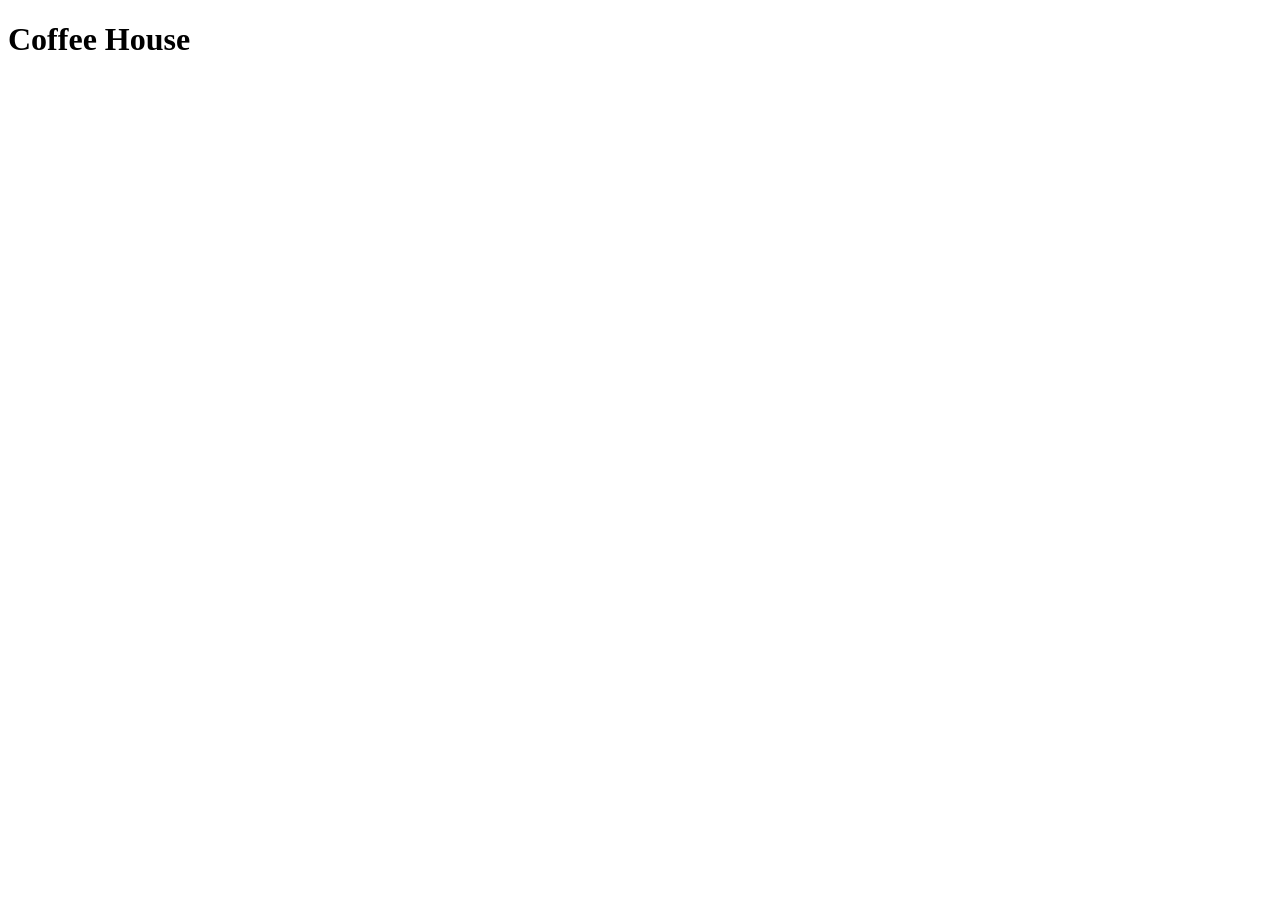
==== index.html @ 6f72f7a5 "init: create landing page structure" ====
<!doctype html>
<html lang="en">
  <head>
    <meta charset="UTF-8">
    <meta name="viewport" content="width=device-width, initial-scale=1.0">
    <meta
      name="description"
      content="Coffee House — enjoy premium coffee in a cozy atmosphere."
    >
    <title>Coffee House</title>
    <link rel="stylesheet" href="./css/style.css">
    <script src="./js/theme.js" defer></script>
  </head>
  <body>
    <header></header>
    <main>
      <h1>Coffee House</h1>
    </main>
    <footer></footer>
  </body>
</html>
---- css/style.css ----
/* Shared styles and home page styles. */
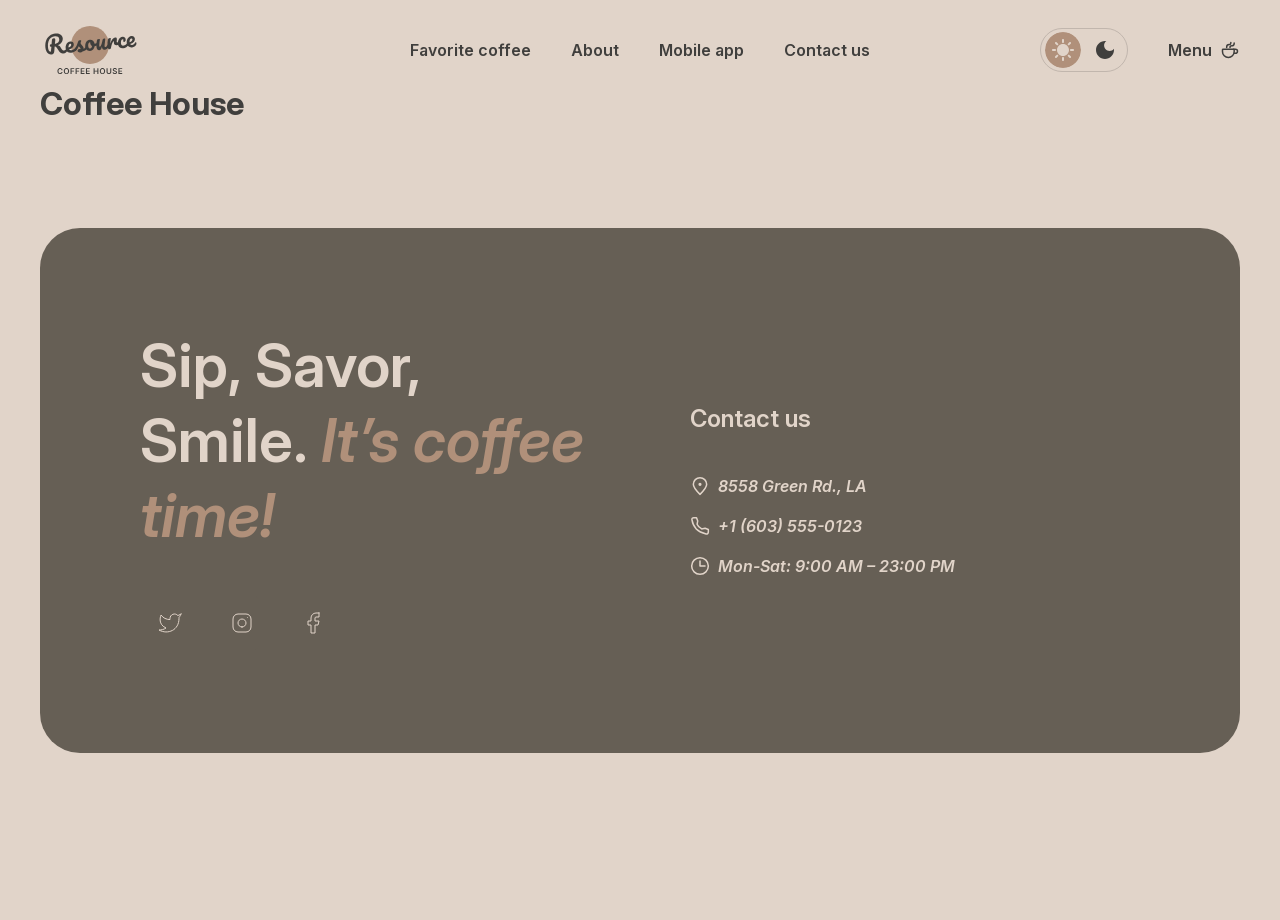
==== commit 74f97bfb: "feat: add shared layout and theme switcher" ====
--- a/index.html
+++ b/index.html
@@ -8,14 +8,106 @@
       content="Coffee House — enjoy premium coffee in a cozy atmosphere."
     >
     <title>Coffee House</title>
+    <link rel="icon" href="./assets/icons/coffee-cup.svg" type="image/svg+xml">
     <link rel="stylesheet" href="./css/style.css">
     <script src="./js/theme.js" defer></script>
   </head>
   <body>
-    <header></header>
-    <main>
+    <header class="header container">
+      <a class="logo" href="./" aria-label="Coffee House home page">
+        <img class="logo__image logo__image--light" src="./assets/icons/logo-light.svg" alt="">
+        <img class="logo__image logo__image--dark" src="./assets/icons/logo-dark.svg" alt="">
+      </a>
+
+      <nav class="navigation" aria-label="Main navigation">
+        <ul class="navigation__list">
+          <li><a class="navigation__link" href="#favorite">Favorite coffee</a></li>
+          <li><a class="navigation__link" href="#about">About</a></li>
+          <li><a class="navigation__link" href="#mobile-app">Mobile app</a></li>
+          <li><a class="navigation__link" href="#contacts">Contact us</a></li>
+        </ul>
+      </nav>
+
+      <div class="header__actions">
+        <div class="theme-switch" role="group" aria-label="Color theme">
+          <button
+            class="theme-switch__button theme-switch__button--light"
+            type="button"
+            data-theme-value="light"
+            aria-label="Use light theme"
+          ></button>
+          <button
+            class="theme-switch__button theme-switch__button--dark"
+            type="button"
+            data-theme-value="dark"
+            aria-label="Use dark theme"
+          ></button>
+        </div>
+
+        <a class="menu-link" href="./menu/">
+          <span>Menu</span>
+          <span class="icon icon--coffee-cup" aria-hidden="true"></span>
+        </a>
+
+        <button class="burger-button" type="button" aria-label="Open menu">
+          <span class="icon icon--burger" aria-hidden="true"></span>
+        </button>
+      </div>
+    </header>
+
+    <main class="container">
       <h1>Coffee House</h1>
     </main>
-    <footer></footer>
+
+    <footer class="footer container" id="contacts">
+      <div class="footer__inner">
+        <div class="footer__socials">
+          <h2 class="footer__title">
+            Sip, Savor, Smile. <span class="accent">It’s coffee time!</span>
+          </h2>
+          <ul class="social-list" aria-label="Social media">
+            <li>
+              <a class="social-link" href="https://twitter.com/" target="_blank" rel="noopener noreferrer" aria-label="Twitter">
+                <span class="icon icon--twitter" aria-hidden="true"></span>
+              </a>
+            </li>
+            <li>
+              <a class="social-link" href="https://www.instagram.com/" target="_blank" rel="noopener noreferrer" aria-label="Instagram">
+                <span class="icon icon--instagram" aria-hidden="true"></span>
+              </a>
+            </li>
+            <li>
+              <a class="social-link" href="https://www.facebook.com/" target="_blank" rel="noopener noreferrer" aria-label="Facebook">
+                <span class="icon icon--facebook" aria-hidden="true"></span>
+              </a>
+            </li>
+          </ul>
+        </div>
+
+        <div class="contacts">
+          <h3 class="contacts__title">Contact us</h3>
+          <address>
+            <ul class="contacts__list">
+              <li>
+                <a class="contacts__link" href="https://maps.google.com/?q=8558+Green+Rd,+LA" target="_blank" rel="noopener noreferrer">
+                  <span class="icon icon--location" aria-hidden="true"></span>
+                  <span>8558 Green Rd., LA</span>
+                </a>
+              </li>
+              <li>
+                <a class="contacts__link" href="tel:+16035550123">
+                  <span class="icon icon--phone" aria-hidden="true"></span>
+                  <span>+1 (603) 555-0123</span>
+                </a>
+              </li>
+              <li class="contacts__item">
+                <span class="icon icon--clock" aria-hidden="true"></span>
+                <span>Mon-Sat: 9:00 AM – 23:00 PM</span>
+              </li>
+            </ul>
+          </address>
+        </div>
+      </div>
+    </footer>
   </body>
 </html>
--- a/css/style.css
+++ b/css/style.css
@@ -1 +1,450 @@
-/* Shared styles and home page styles. */
+@font-face {
+  font-family: "Inter";
+  src: url("../assets/fonts/InterVariable.woff2") format("woff2-variations");
+  font-style: normal;
+  font-weight: 100 900;
+  font-display: swap;
+}
+
+@font-face {
+  font-family: "Inter";
+  src: url("../assets/fonts/InterVariable-Italic.woff2") format("woff2-variations");
+  font-style: italic;
+  font-weight: 100 900;
+  font-display: swap;
+}
+
+:root {
+  color-scheme: light;
+  --color-text: #403f3d;
+  --color-text-inverse: #e1d4c9;
+  --color-accent: #b0907a;
+  --color-background: #e1d4c9;
+  --color-container: #665f55;
+  --color-overlay: rgb(64 63 61 / 80%);
+  --color-border: #c1b6ad;
+  --color-border-inverse: #665f55;
+  --font-family: "Inter", sans-serif;
+  --container-width: 1360px;
+  --page-gutter: 40px;
+  --section-gap: 100px;
+  --radius-large: 40px;
+  --radius-medium: 20px;
+  --transition-duration: 0.3s;
+}
+
+:root[data-theme="dark"] {
+  color-scheme: dark;
+  --color-text: #e1d4c9;
+  --color-text-inverse: #e1d4c9;
+  --color-background: #292826;
+  --color-container: #403f3d;
+  --color-overlay: rgb(41 40 38 / 80%);
+  --color-border: #665f55;
+  --color-border-inverse: #c1b6ad;
+}
+
+*,
+*::before,
+*::after {
+  box-sizing: border-box;
+}
+
+html {
+  scroll-behavior: smooth;
+}
+
+body {
+  min-width: 320px;
+  min-height: 100vh;
+  margin: 0;
+  color: var(--color-text);
+  background-color: var(--color-background);
+  font-family: var(--font-family);
+  font-size: 16px;
+  line-height: 1.5;
+  transition:
+    color var(--transition-duration) ease,
+    background-color var(--transition-duration) ease;
+}
+
+img {
+  display: block;
+  max-width: 100%;
+}
+
+a {
+  color: inherit;
+  text-decoration: none;
+}
+
+button,
+input,
+textarea,
+select {
+  font: inherit;
+}
+
+button {
+  color: inherit;
+}
+
+ul,
+ol {
+  margin: 0;
+  padding: 0;
+  list-style: none;
+}
+
+h1,
+h2,
+h3,
+p {
+  margin-top: 0;
+}
+
+.container {
+  width: min(calc(100% - 2 * var(--page-gutter)), var(--container-width));
+  margin-inline: auto;
+}
+
+.accent {
+  color: var(--color-accent);
+  font-style: italic;
+}
+
+.icon {
+  display: inline-block;
+  flex: none;
+  width: 24px;
+  height: 24px;
+  background-color: currentcolor;
+  -webkit-mask: var(--icon) center / contain no-repeat;
+  mask: var(--icon) center / contain no-repeat;
+}
+
+.icon--coffee-cup {
+  --icon: url("../assets/icons/coffee-cup.svg");
+  width: 20px;
+  height: 20px;
+}
+
+.icon--burger {
+  --icon: url("../assets/icons/burger.svg");
+  width: 18px;
+  height: 10px;
+}
+
+.icon--twitter {
+  --icon: url("../assets/icons/twitter.svg");
+}
+
+.icon--instagram {
+  --icon: url("../assets/icons/instagram.svg");
+}
+
+.icon--facebook {
+  --icon: url("../assets/icons/facebook.svg");
+}
+
+.icon--location {
+  --icon: url("../assets/icons/location.svg");
+  width: 20px;
+  height: 20px;
+}
+
+.icon--phone {
+  --icon: url("../assets/icons/phone.svg");
+  width: 20px;
+  height: 20px;
+}
+
+.icon--clock {
+  --icon: url("../assets/icons/clock.svg");
+  width: 20px;
+  height: 20px;
+}
+
+.header {
+  display: flex;
+  align-items: center;
+  justify-content: space-between;
+  height: 60px;
+  margin-top: 20px;
+}
+
+.logo {
+  flex: none;
+  width: 100px;
+  height: 60px;
+}
+
+.logo__image {
+  width: 100%;
+  height: 100%;
+}
+
+.logo__image--dark,
+[data-theme="dark"] .logo__image--light {
+  display: none;
+}
+
+[data-theme="dark"] .logo__image--dark {
+  display: block;
+}
+
+.navigation {
+  position: absolute;
+  left: 50%;
+  transform: translateX(-50%);
+}
+
+.navigation__list {
+  display: flex;
+  align-items: center;
+  gap: 40px;
+}
+
+.navigation__link,
+.menu-link,
+.contacts__link,
+.contacts__item {
+  font-weight: 600;
+}
+
+.navigation__link,
+.menu-link,
+.contacts__link {
+  position: relative;
+}
+
+.navigation__link::after,
+.menu-link::after,
+.contacts__link::after {
+  position: absolute;
+  right: 0;
+  bottom: -4px;
+  left: 0;
+  height: 2px;
+  background-color: currentcolor;
+  content: "";
+  opacity: 0;
+  transform: scaleX(0);
+  transition:
+    opacity var(--transition-duration) ease,
+    transform var(--transition-duration) ease;
+}
+
+.header__actions {
+  display: flex;
+  align-items: center;
+  gap: 40px;
+}
+
+.theme-switch {
+  display: flex;
+  align-items: center;
+  justify-content: space-between;
+  width: 88px;
+  height: 44px;
+  padding: 4px;
+  border: 1px solid var(--color-border);
+  border-radius: 100px;
+}
+
+.theme-switch__button {
+  width: 36px;
+  height: 36px;
+  padding: 0;
+  border: 0;
+  border-radius: 50%;
+  background-color: transparent;
+  background-position: center;
+  background-repeat: no-repeat;
+  cursor: pointer;
+}
+
+.theme-switch__button--light {
+  background-image: url("../assets/icons/theme-light-active.svg");
+}
+
+.theme-switch__button--dark {
+  background-image: url("../assets/icons/theme-dark-inactive.svg");
+}
+
+[data-theme="dark"] .theme-switch__button--light {
+  background-image: url("../assets/icons/theme-light-inactive.svg");
+}
+
+[data-theme="dark"] .theme-switch__button--dark {
+  background-image: url("../assets/icons/theme-dark-active.svg");
+}
+
+.menu-link {
+  display: flex;
+  align-items: center;
+  gap: 8px;
+}
+
+.menu-link--current::after {
+  opacity: 1;
+  transform: scaleX(1);
+}
+
+.burger-button {
+  display: none;
+  place-items: center;
+  width: 44px;
+  height: 44px;
+  padding: 0;
+  border: 1px solid var(--color-border-inverse);
+  border-radius: 50%;
+  background: transparent;
+  cursor: pointer;
+}
+
+.footer {
+  margin-top: var(--section-gap);
+  margin-bottom: 40px;
+  color: var(--color-text-inverse);
+}
+
+.footer__inner {
+  display: grid;
+  grid-template-columns: repeat(2, minmax(0, 1fr));
+  gap: 100px;
+  align-items: center;
+  min-height: 450px;
+  padding: 100px;
+  border-radius: var(--radius-large);
+  background-color: var(--color-container);
+}
+
+.footer__title {
+  max-width: 530px;
+  margin-bottom: 40px;
+  font-size: 60px;
+  font-weight: 600;
+  line-height: 1.25;
+}
+
+.social-list {
+  display: flex;
+  gap: 12px;
+}
+
+.social-link {
+  display: grid;
+  place-items: center;
+  width: 60px;
+  height: 60px;
+  border: 1px solid var(--color-border-inverse);
+  border-radius: 50%;
+  color: var(--color-text-inverse);
+  transition:
+    color var(--transition-duration) ease,
+    background-color var(--transition-duration) ease;
+}
+
+.contacts {
+  font-style: normal;
+}
+
+.contacts__title {
+  margin-bottom: 40px;
+  font-size: 24px;
+  font-weight: 600;
+  line-height: 1.25;
+}
+
+.contacts__list {
+  display: grid;
+  justify-items: start;
+  gap: 16px;
+}
+
+.contacts__link,
+.contacts__item {
+  display: flex;
+  align-items: center;
+  gap: 8px;
+}
+
+:focus-visible {
+  outline: 2px solid var(--color-accent);
+  outline-offset: 4px;
+}
+
+@media (hover: hover) and (pointer: fine) {
+  .navigation__link:hover::after,
+  .menu-link:hover::after,
+  .contacts__link:hover::after {
+    opacity: 1;
+    transform: scaleX(1);
+  }
+
+  .social-link:hover {
+    color: var(--color-container);
+    background-color: var(--color-text-inverse);
+  }
+}
+
+@media (max-width: 1100px) {
+  .navigation,
+  .menu-link {
+    display: none;
+  }
+
+  .burger-button {
+    display: grid;
+  }
+
+  .theme-switch {
+    width: 104px;
+    height: 52px;
+    padding-inline: 8px;
+  }
+
+  .footer__inner {
+    grid-template-columns: 1fr;
+    gap: 100px;
+    padding: 100px 60px;
+  }
+}
+
+@media (max-width: 767px) {
+  :root {
+    --page-gutter: 16px;
+  }
+
+  .header__actions {
+    gap: 20px;
+  }
+
+  .footer {
+    margin-bottom: 20px;
+  }
+
+  .footer__inner {
+    gap: 40px;
+    min-height: auto;
+    padding: 60px 16px;
+  }
+
+  .footer__title {
+    font-size: 32px;
+  }
+}
+
+@media (prefers-reduced-motion: reduce) {
+  html {
+    scroll-behavior: auto;
+  }
+
+  *,
+  *::before,
+  *::after {
+    scroll-behavior: auto !important;
+    transition-duration: 0.01ms !important;
+  }
+}
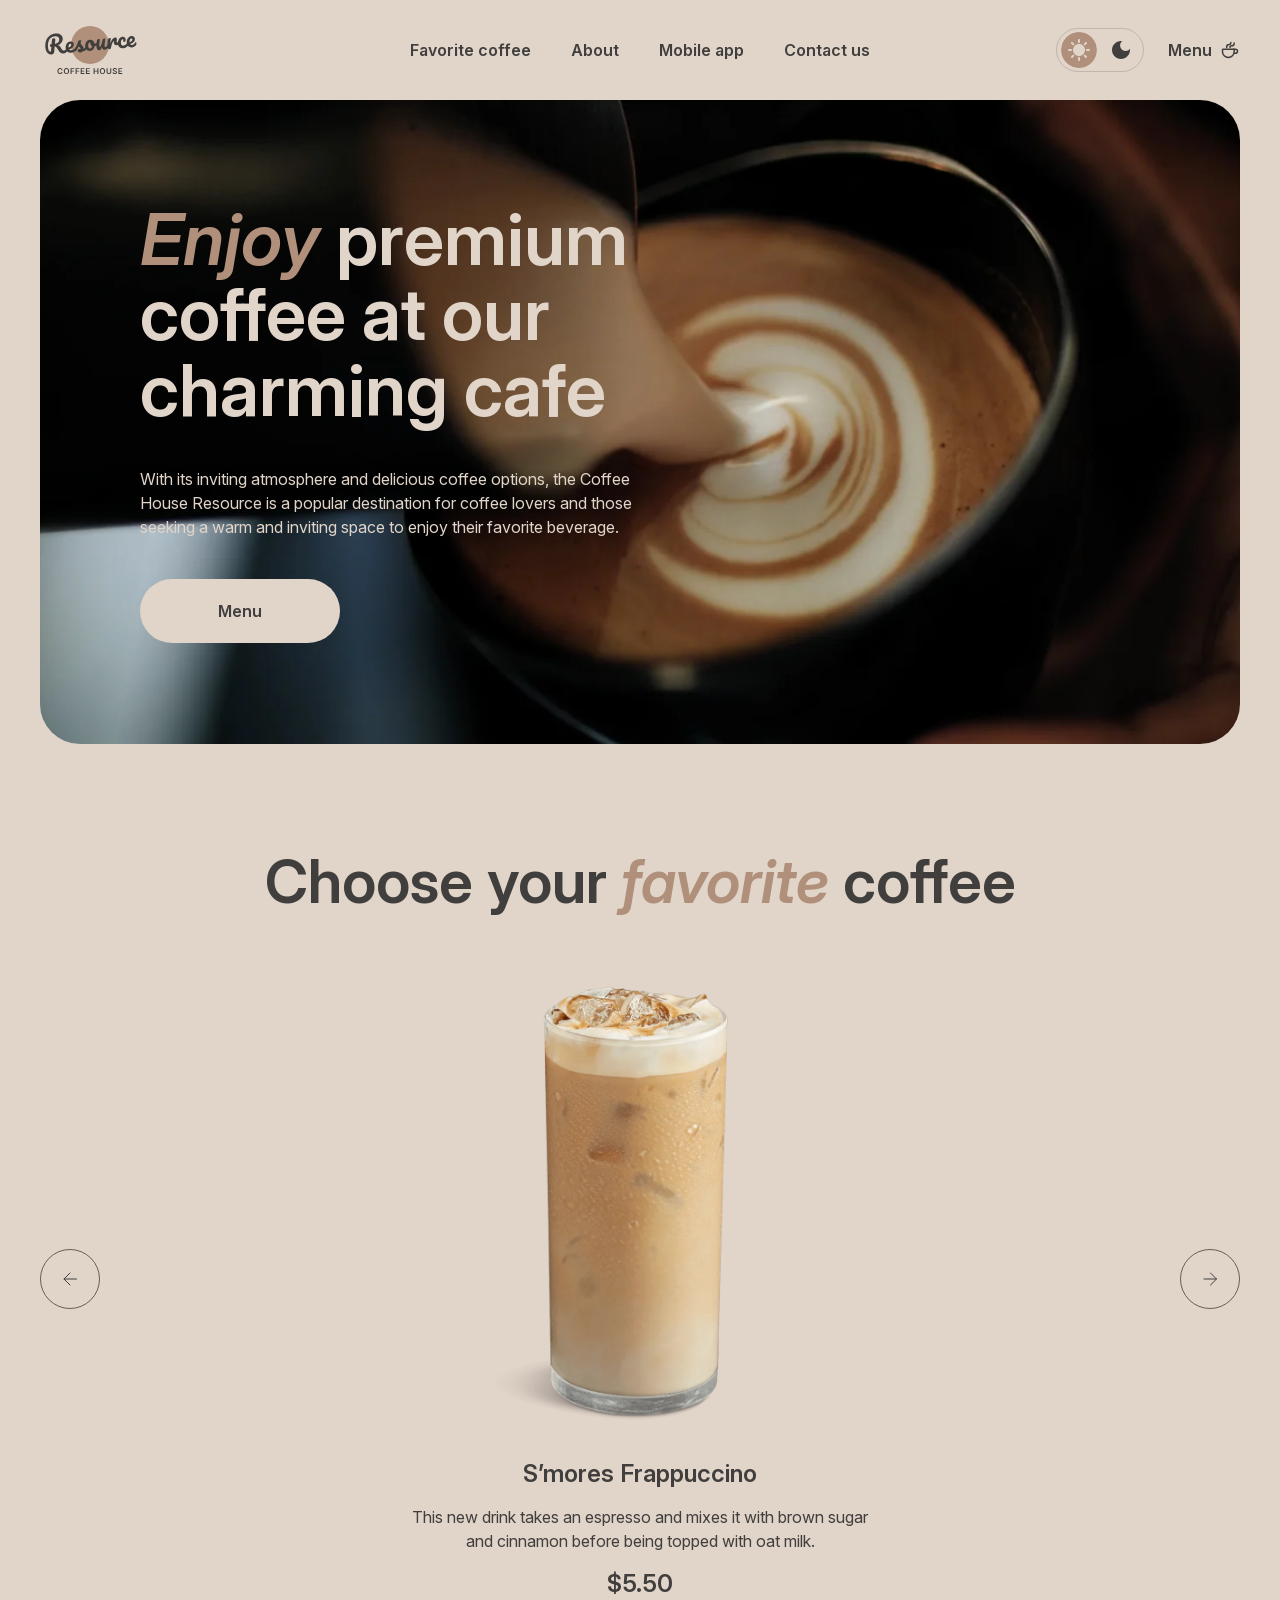
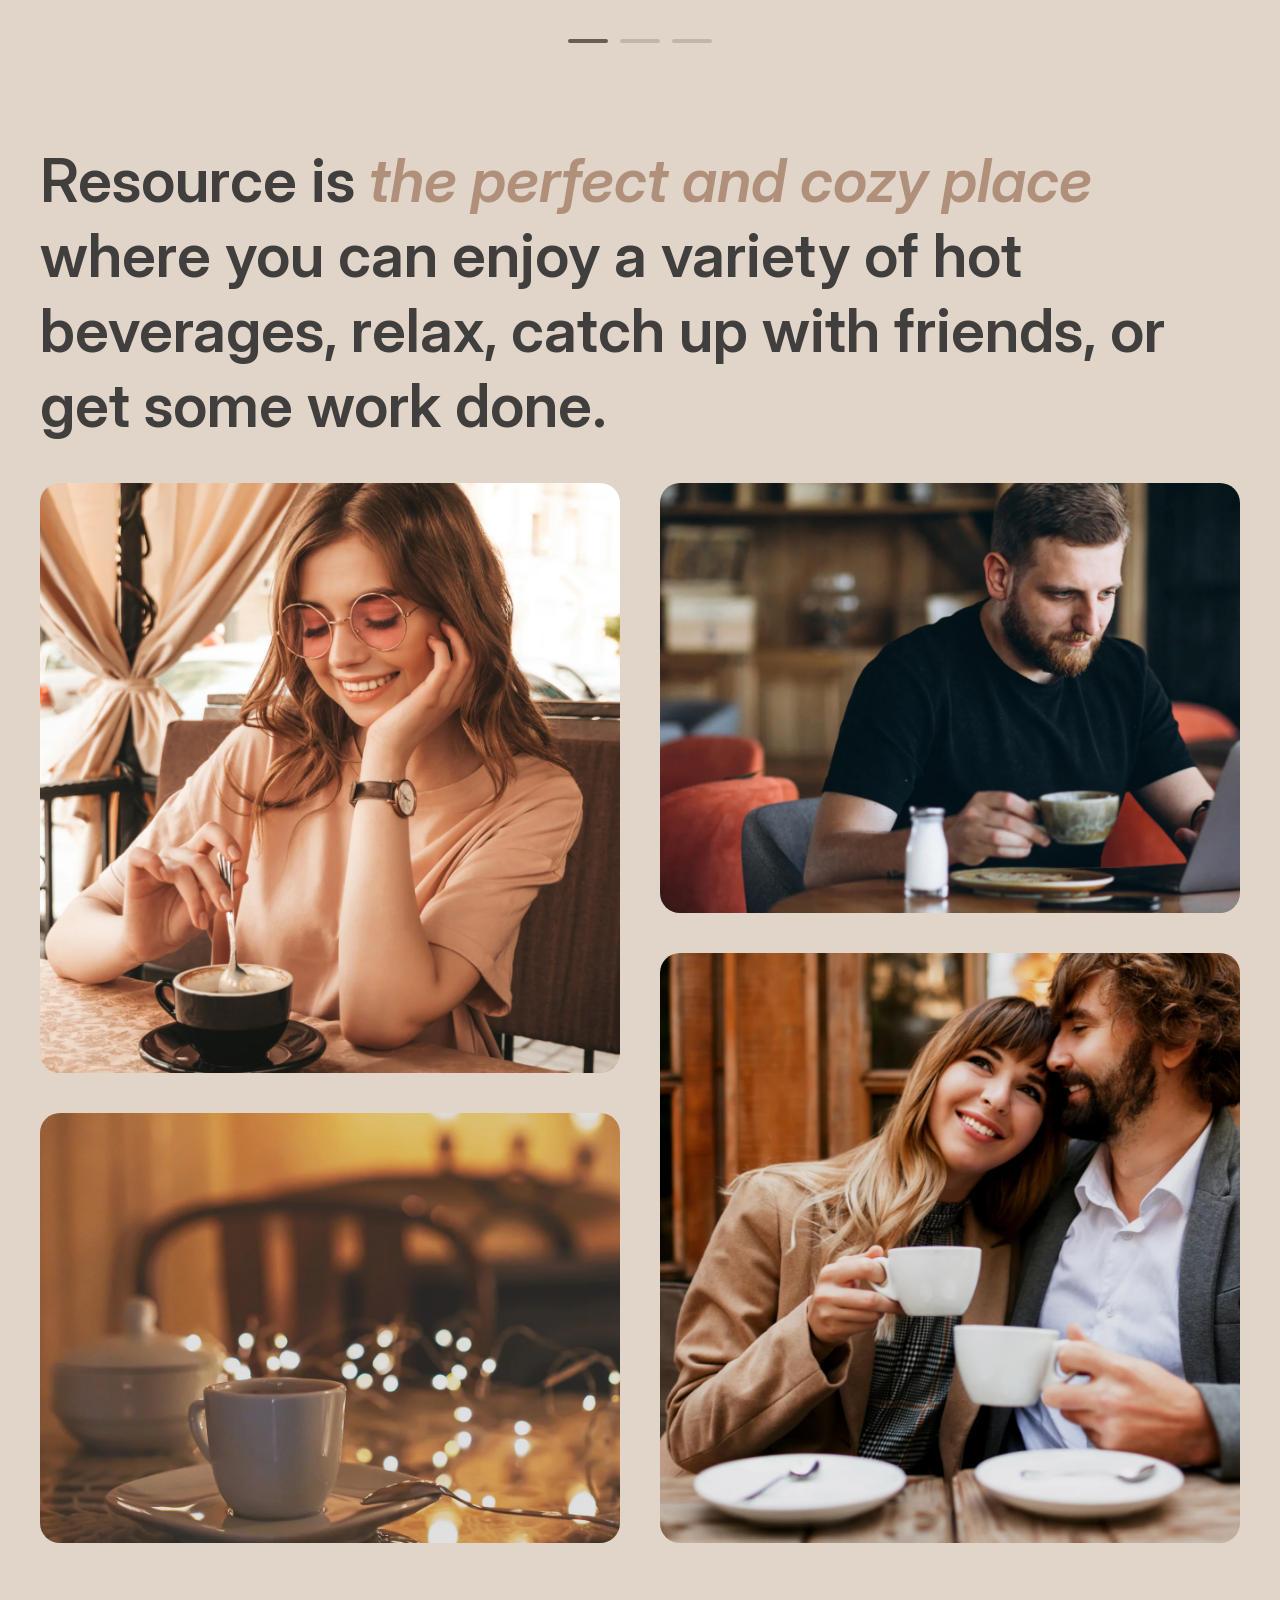
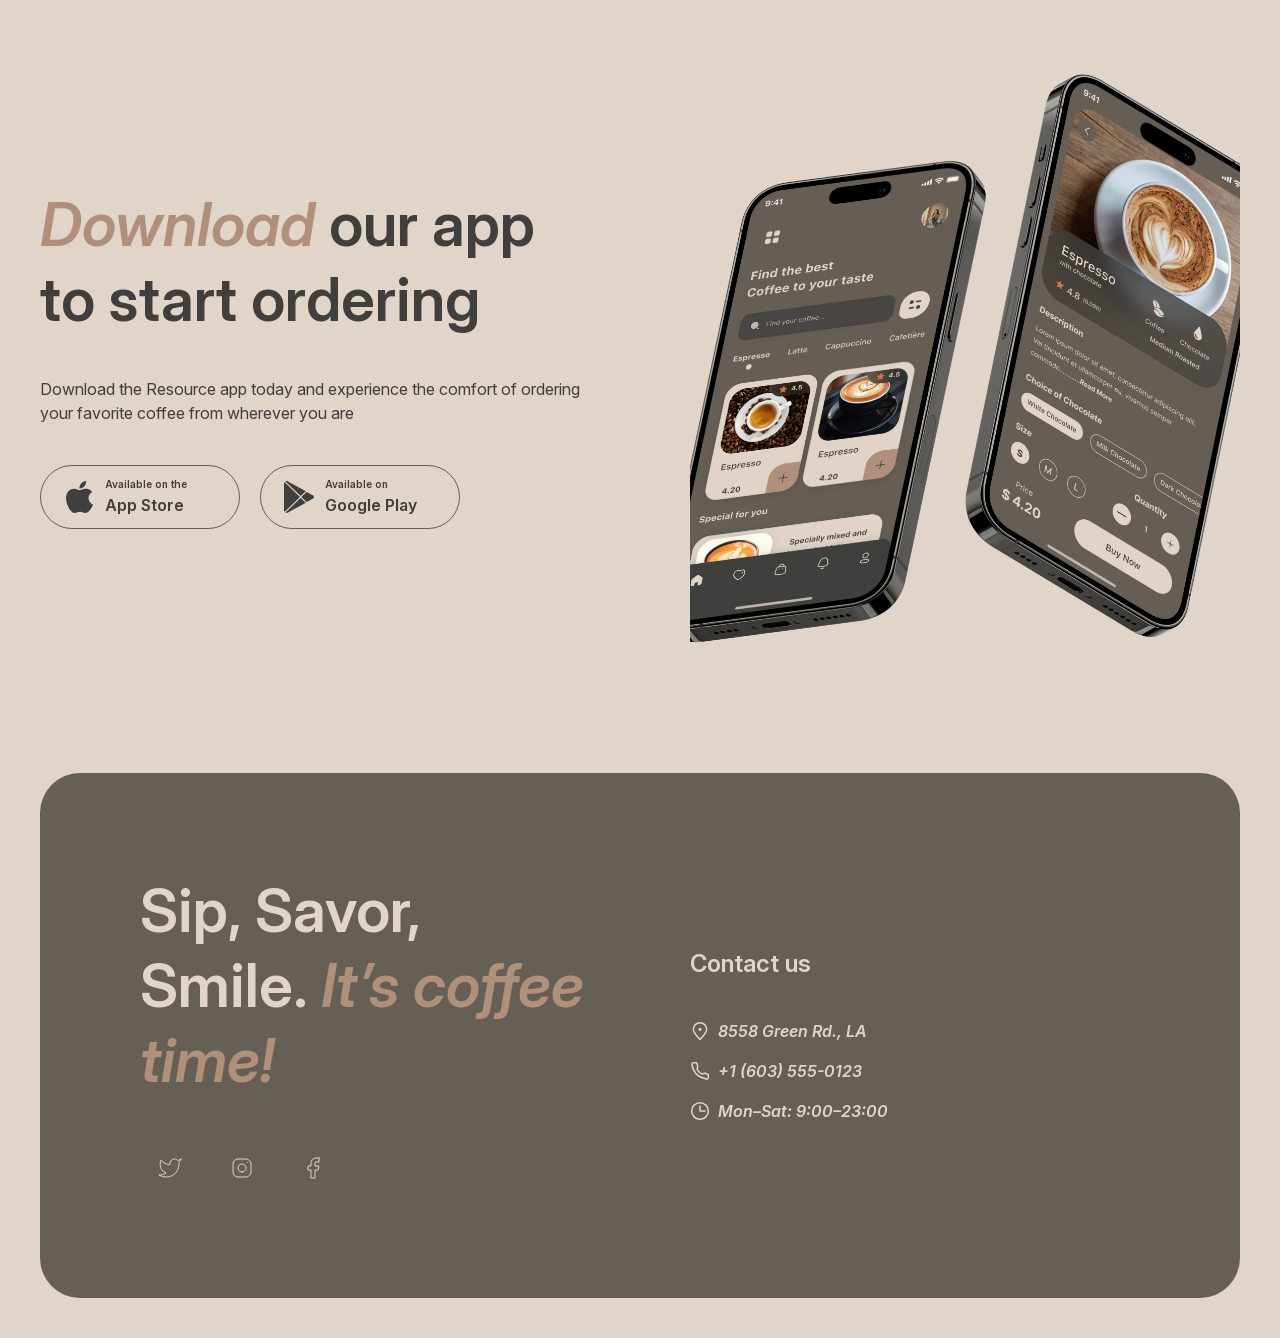
==== commit 464002e7: "feat: build desktop home page" ====
--- a/index.html
+++ b/index.html
@@ -55,8 +55,126 @@
       </div>
     </header>
 
-    <main class="container">
-      <h1>Coffee House</h1>
+    <main class="home-main container">
+      <section class="hero">
+        <div class="hero__content">
+          <h1 class="hero__title">
+            <span class="accent">Enjoy</span> premium coffee at our charming cafe
+          </h1>
+          <p class="hero__description">
+            With its inviting atmosphere and delicious coffee options, the Coffee House Resource is a popular destination for coffee lovers and those seeking a warm and inviting space to enjoy their favorite beverage.
+          </p>
+          <a class="primary-button" href="./menu/">
+            <span>Menu</span>
+            <span class="icon icon--coffee-cup" aria-hidden="true"></span>
+          </a>
+        </div>
+      </section>
+
+      <section class="favorite" id="favorite">
+        <h2 class="section-title section-title--center">
+          Choose your <span class="accent">favorite</span> coffee
+        </h2>
+
+        <div class="slider">
+          <div class="slider__row">
+            <button class="round-button slider__button" type="button" aria-label="Previous coffee">
+              <span class="icon icon--arrow-left" aria-hidden="true"></span>
+            </button>
+
+            <div class="slider__viewport">
+              <article class="favorite-slide">
+                <img class="favorite-slide__image" src="./assets/images/favorite-1.webp" alt="S’mores Frappuccino">
+                <div class="favorite-slide__description">
+                  <h3 class="favorite-slide__title">S’mores Frappuccino</h3>
+                  <p>This new drink takes an espresso and mixes it with brown sugar and cinnamon before being topped with oat milk.</p>
+                  <p class="favorite-slide__price">$5.50</p>
+                </div>
+              </article>
+
+              <article class="favorite-slide" hidden>
+                <img class="favorite-slide__image" src="./assets/images/favorite-2.webp" alt="Caramel Macchiato">
+                <div class="favorite-slide__description">
+                  <h3 class="favorite-slide__title">Caramel Macchiato</h3>
+                  <p>Fragrant and unique classic espresso with rich caramel-peanut syrup, with cream under whipped thick foam.</p>
+                  <p class="favorite-slide__price">$5.00</p>
+                </div>
+              </article>
+
+              <article class="favorite-slide" hidden>
+                <img class="favorite-slide__image" src="./assets/images/favorite-3.webp" alt="Ice coffee">
+                <div class="favorite-slide__description">
+                  <h3 class="favorite-slide__title">Ice coffee</h3>
+                  <p>A popular summer drink that tones and invigorates. Prepared from coffee, milk and ice.</p>
+                  <p class="favorite-slide__price">$4.50</p>
+                </div>
+              </article>
+            </div>
+
+            <button class="round-button slider__button" type="button" aria-label="Next coffee">
+              <span class="icon icon--arrow-right" aria-hidden="true"></span>
+            </button>
+          </div>
+
+          <div class="slider__pagination" role="group" aria-label="Slide 1 of 3">
+            <span class="slider__control slider__control--active"></span>
+            <span class="slider__control"></span>
+            <span class="slider__control"></span>
+          </div>
+        </div>
+      </section>
+
+      <section class="about" id="about">
+        <h2 class="section-title">
+          Resource is <span class="accent">the perfect and cozy place</span> where you can enjoy a variety of hot beverages, relax, catch up with friends, or get some work done.
+        </h2>
+
+        <div class="about__gallery">
+          <div class="about__column">
+            <div class="about__image-box about__image-box--large">
+              <img src="./assets/images/about-1.webp" alt="Woman enjoying coffee in the cafe">
+            </div>
+            <div class="about__image-box about__image-box--small">
+              <img src="./assets/images/about-2.webp" alt="Coffee and warm lights in the cafe">
+            </div>
+          </div>
+          <div class="about__column">
+            <div class="about__image-box about__image-box--small">
+              <img src="./assets/images/about-3.webp" alt="Guest working in the cafe">
+            </div>
+            <div class="about__image-box about__image-box--large">
+              <img src="./assets/images/about-4.webp" alt="Couple having coffee together">
+            </div>
+          </div>
+        </div>
+      </section>
+
+      <section class="mobile-app" id="mobile-app">
+        <div class="mobile-app__content">
+          <h2 class="section-title"><span class="accent">Download</span> our app<br>to start ordering</h2>
+          <p>
+            Download the Resource app today and experience the comfort of ordering your favorite coffee from wherever you are
+          </p>
+          <div class="mobile-app__buttons">
+            <a class="store-button" href="https://www.apple.com/app-store/" target="_blank" rel="noopener noreferrer">
+              <span class="store-button__icon icon--app-store" aria-hidden="true"></span>
+              <span class="store-button__text">
+                <span class="store-button__caption">Available on the</span>
+                <span>App Store</span>
+              </span>
+            </a>
+            <a class="store-button" href="https://play.google.com/store" target="_blank" rel="noopener noreferrer">
+              <span class="store-button__icon icon--google-play" aria-hidden="true"></span>
+              <span class="store-button__text">
+                <span class="store-button__caption">Available on</span>
+                <span>Google Play</span>
+              </span>
+            </a>
+          </div>
+        </div>
+
+        <img class="mobile-app__image" src="./assets/images/mobile-screens.webp" alt="Coffee House mobile application">
+      </section>
     </main>
 
     <footer class="footer container" id="contacts">
@@ -102,7 +220,7 @@
               </li>
               <li class="contacts__item">
                 <span class="icon icon--clock" aria-hidden="true"></span>
-                <span>Mon-Sat: 9:00 AM – 23:00 PM</span>
+                <span>Mon–Sat: 9:00–23:00</span>
               </li>
             </ul>
           </address>
--- a/css/style.css
+++ b/css/style.css
@@ -73,6 +73,10 @@
   max-width: 100%;
 }
 
+[hidden] {
+  display: none !important;
+}
+
 a {
   color: inherit;
   text-decoration: none;
@@ -100,7 +104,7 @@
 h2,
 h3,
 p {
-  margin-top: 0;
+  margin: 0;
 }
 
 .container {
@@ -133,6 +137,14 @@
   --icon: url("../assets/icons/burger.svg");
   width: 18px;
   height: 10px;
+}
+
+.icon--arrow-left {
+  --icon: url("../assets/icons/arrow-left.svg");
+}
+
+.icon--arrow-right {
+  --icon: url("../assets/icons/arrow-right.svg");
 }
 
 .icon--twitter {
@@ -238,7 +250,7 @@
 .header__actions {
   display: flex;
   align-items: center;
-  gap: 40px;
+  gap: 24px;
 }
 
 .theme-switch {
@@ -301,6 +313,283 @@
   border-radius: 50%;
   background: transparent;
   cursor: pointer;
+}
+
+.home-main {
+  display: flex;
+  flex-direction: column;
+  gap: var(--section-gap);
+  margin-top: 20px;
+}
+
+.home-main section {
+  scroll-margin-top: 20px;
+}
+
+.section-title {
+  font-size: 60px;
+  font-weight: 600;
+  line-height: 1.25;
+}
+
+.section-title--center {
+  text-align: center;
+}
+
+.hero {
+  display: flex;
+  align-items: center;
+  min-height: 644px;
+  padding: 100px;
+  overflow: hidden;
+  border-radius: var(--radius-large);
+  color: var(--color-text-inverse);
+  background-image: url("../assets/images/hero.webp");
+  background-position: center;
+  background-size: cover;
+}
+
+.hero__content {
+  display: flex;
+  flex-direction: column;
+  align-items: flex-start;
+  gap: 40px;
+  width: 530px;
+}
+
+.hero__title {
+  font-size: 72px;
+  font-weight: 600;
+  line-height: 1.05;
+}
+
+.hero__description {
+  line-height: 1.5;
+}
+
+.primary-button {
+  display: flex;
+  align-items: center;
+  justify-content: center;
+  width: 200px;
+  height: 64px;
+  border-radius: 100px;
+  color: #403f3d;
+  background-color: #e1d4c9;
+  font-weight: 600;
+}
+
+.primary-button .icon {
+  width: 0;
+  opacity: 0;
+  transition:
+    width var(--transition-duration) ease,
+    margin-left var(--transition-duration) ease,
+    opacity var(--transition-duration) ease;
+}
+
+.favorite {
+  display: flex;
+  flex-direction: column;
+  gap: 40px;
+  min-height: 799px;
+}
+
+.slider {
+  display: flex;
+  flex-direction: column;
+  align-items: center;
+  gap: 40px;
+}
+
+.slider__row {
+  display: flex;
+  align-items: center;
+  gap: 40px;
+  width: 100%;
+  height: 640px;
+}
+
+.round-button {
+  display: grid;
+  flex: none;
+  place-items: center;
+  width: 60px;
+  height: 60px;
+  padding: 0;
+  border: 1px solid var(--color-border-inverse);
+  border-radius: 50%;
+  color: var(--color-text);
+  background-color: transparent;
+  cursor: pointer;
+  transition:
+    color var(--transition-duration) ease,
+    background-color var(--transition-duration) ease;
+}
+
+.slider__viewport {
+  flex: 1;
+  min-width: 480px;
+  height: 640px;
+  overflow: hidden;
+}
+
+.favorite-slide {
+  display: flex;
+  flex-direction: column;
+  align-items: center;
+  gap: 20px;
+  width: 480px;
+  margin-inline: auto;
+  text-align: center;
+}
+
+.favorite-slide__image {
+  width: 480px;
+  height: 480px;
+  object-fit: cover;
+}
+
+.favorite-slide__description {
+  display: flex;
+  flex-direction: column;
+  gap: 16px;
+  width: 100%;
+}
+
+.favorite-slide__title,
+.favorite-slide__price {
+  font-size: 24px;
+  font-weight: 600;
+  line-height: 1.25;
+}
+
+.slider__pagination {
+  display: flex;
+  gap: 12px;
+}
+
+.slider__control {
+  width: 40px;
+  height: 4px;
+  border-radius: 100px;
+  background-color: var(--color-border);
+}
+
+.slider__control--active {
+  background-color: var(--color-border-inverse);
+}
+
+.about {
+  display: flex;
+  flex-direction: column;
+  gap: 40px;
+}
+
+.about__gallery {
+  display: grid;
+  grid-template-columns: repeat(2, minmax(0, 1fr));
+  gap: 40px;
+}
+
+.about__column {
+  display: flex;
+  flex-direction: column;
+  gap: 40px;
+}
+
+.about__image-box {
+  overflow: hidden;
+  border-radius: var(--radius-medium);
+}
+
+.about__image-box--large {
+  height: 590px;
+}
+
+.about__image-box--small {
+  height: 430px;
+}
+
+.about__image-box img {
+  width: 100%;
+  height: 100%;
+  max-width: none;
+  object-fit: cover;
+  transform: scale(1.1);
+  transition: transform var(--transition-duration) ease;
+}
+
+.mobile-app {
+  display: grid;
+  grid-template-columns: repeat(2, minmax(0, 1fr));
+  gap: 100px;
+  align-items: center;
+  min-height: 630px;
+}
+
+.mobile-app__content {
+  display: flex;
+  flex-direction: column;
+  align-items: flex-start;
+  gap: 40px;
+}
+
+.mobile-app__buttons {
+  display: flex;
+  gap: 20px;
+}
+
+.store-button {
+  display: flex;
+  align-items: center;
+  gap: 8px;
+  width: 200px;
+  height: 64px;
+  padding: 12px 20px;
+  border: 1px solid var(--color-border-inverse);
+  border-radius: 100px;
+  color: var(--color-text);
+  font-weight: 600;
+  transition:
+    color var(--transition-duration) ease,
+    background-color var(--transition-duration) ease;
+}
+
+.store-button__icon {
+  display: inline-block;
+  flex: none;
+  width: 36px;
+  height: 36px;
+  background-color: currentcolor;
+  -webkit-mask: var(--icon) center / auto 32px no-repeat;
+  mask: var(--icon) center / auto 32px no-repeat;
+}
+
+.icon--app-store {
+  --icon: url("../assets/icons/app-store.svg");
+}
+
+.icon--google-play {
+  --icon: url("../assets/icons/google-play.svg");
+}
+
+.store-button__text {
+  display: flex;
+  flex-direction: column;
+  gap: 2px;
+  white-space: nowrap;
+}
+
+.store-button__caption {
+  font-size: 10px;
+  line-height: 1.4;
+}
+
+.mobile-app__image {
+  width: 630px;
+  height: 630px;
+  object-fit: cover;
 }
 
 .footer {
@@ -387,6 +676,22 @@
     color: var(--color-container);
     background-color: var(--color-text-inverse);
   }
+
+  .primary-button:hover .icon {
+    width: 20px;
+    margin-left: 8px;
+    opacity: 1;
+  }
+
+  .round-button:hover,
+  .store-button:hover {
+    color: var(--color-background);
+    background-color: var(--color-border-inverse);
+  }
+
+  .about__image-box:hover img {
+    transform: scale(1);
+  }
 }
 
 @media (max-width: 1100px) {
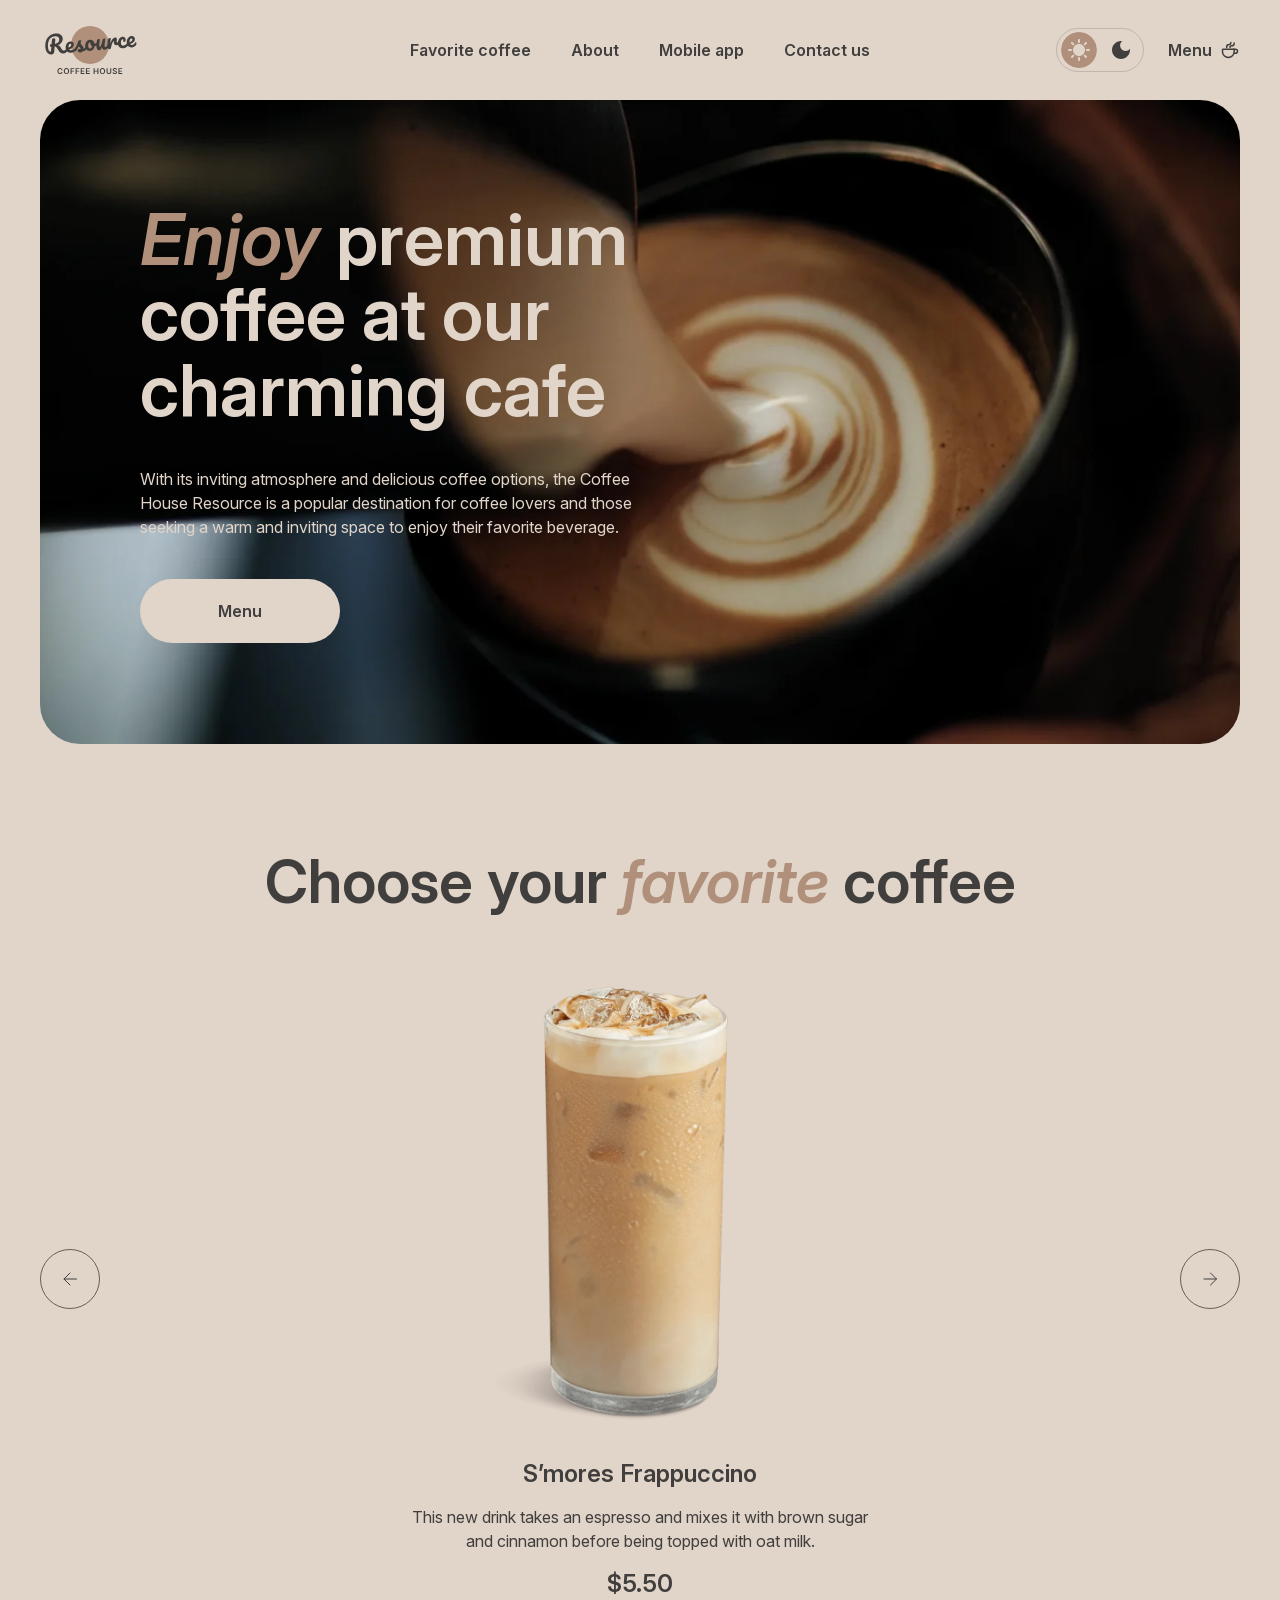
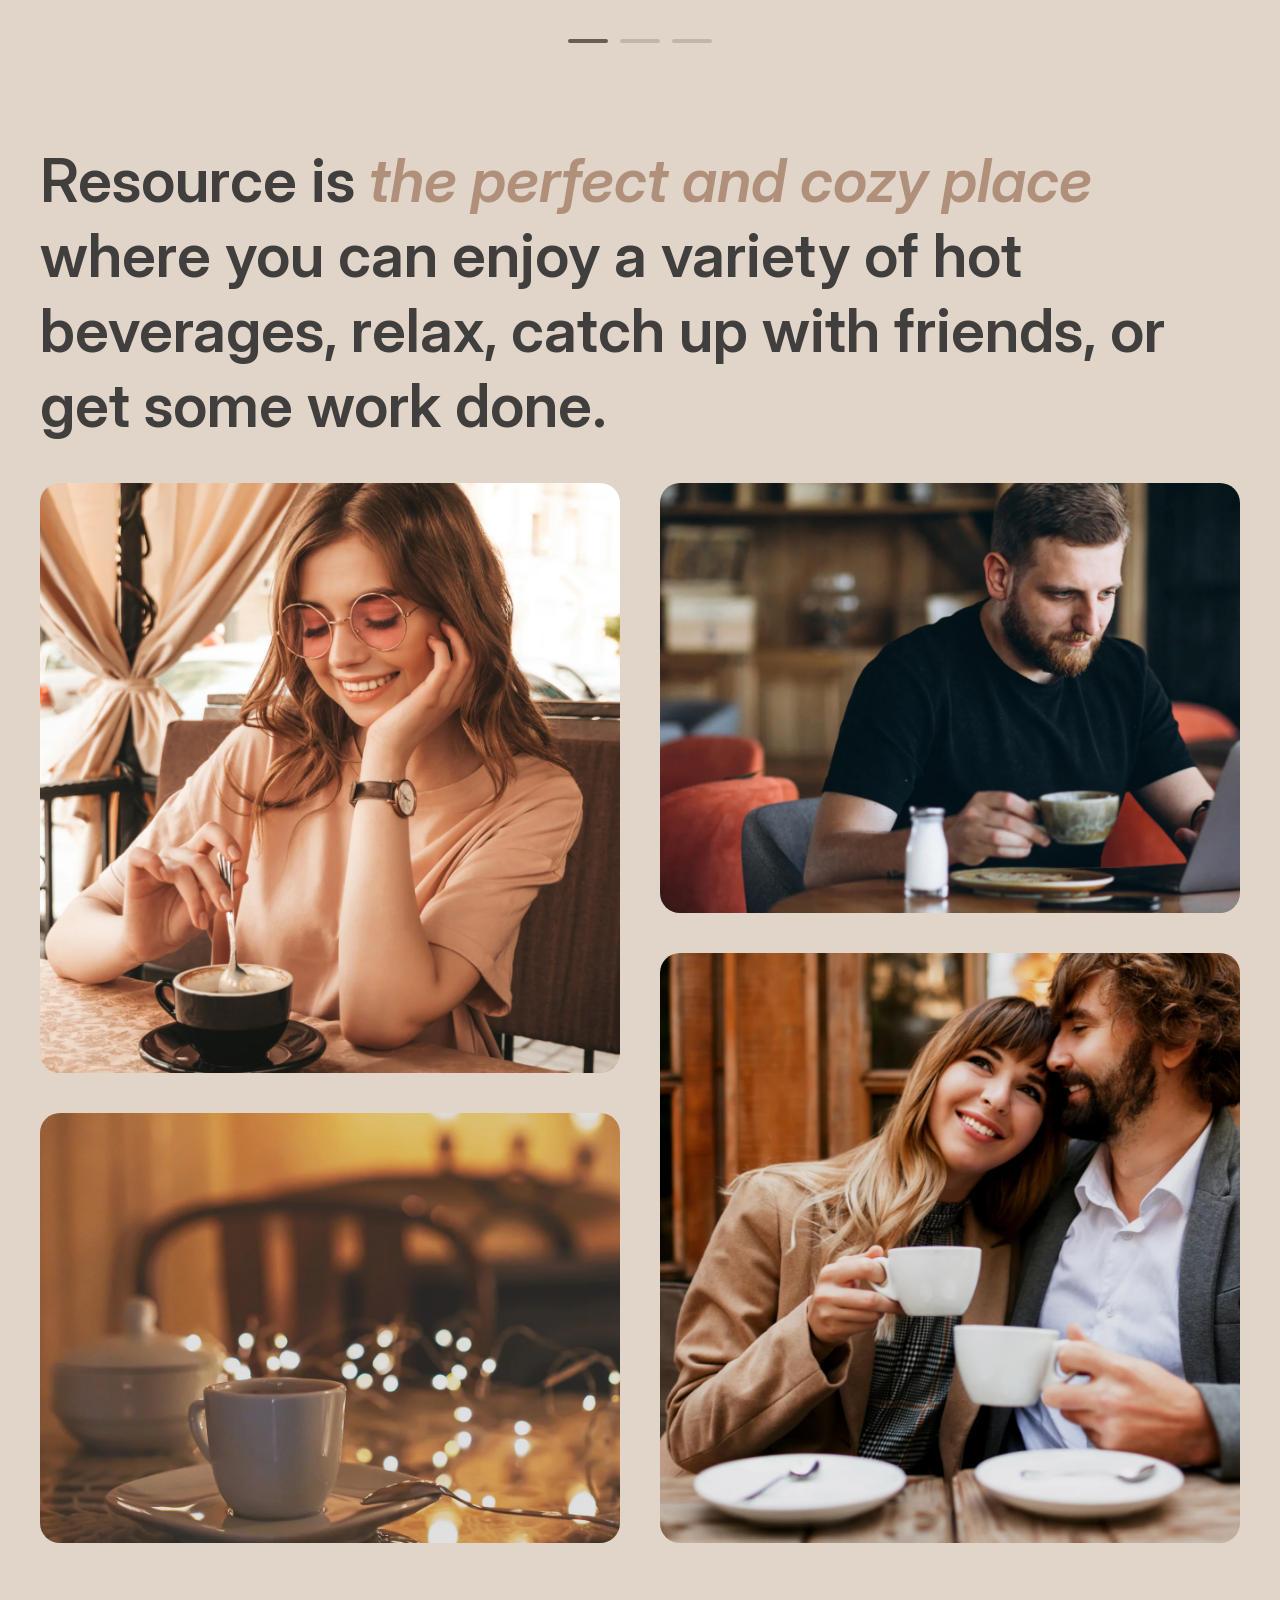
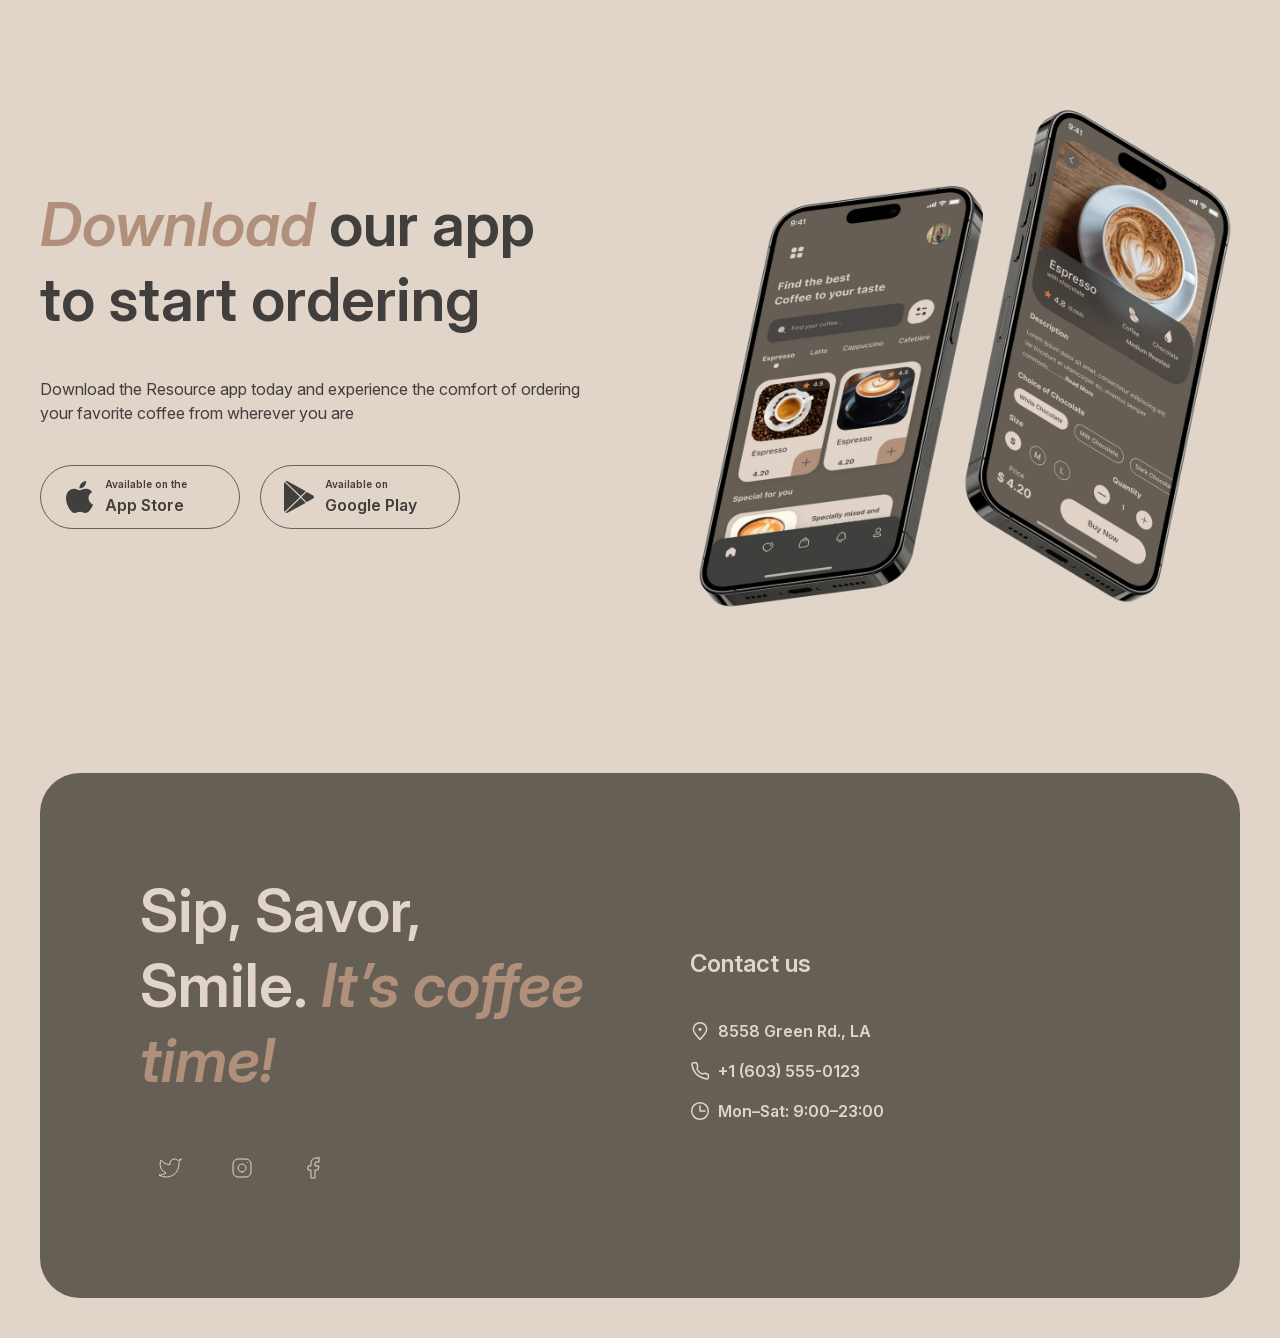
==== commit be4cdb4b: "feat: improve accessibility" ====
--- a/index.html
+++ b/index.html
@@ -13,6 +13,8 @@
     <script src="./js/theme.js" defer></script>
   </head>
   <body>
+    <a class="skip-link" href="#main-content">Skip to main content</a>
+
     <header class="header container">
       <a class="logo" href="./" aria-label="Coffee House home page">
         <img class="logo__image logo__image--light" src="./assets/icons/logo-light.svg" alt="">
@@ -35,12 +37,14 @@
             type="button"
             data-theme-value="light"
             aria-label="Use light theme"
+            aria-pressed="true"
           ></button>
           <button
             class="theme-switch__button theme-switch__button--dark"
             type="button"
             data-theme-value="dark"
             aria-label="Use dark theme"
+            aria-pressed="false"
           ></button>
         </div>
 
@@ -55,7 +59,7 @@
       </div>
     </header>
 
-    <main class="home-main container">
+    <main class="home-main container" id="main-content" tabindex="-1">
       <section class="hero">
         <div class="hero__content">
           <h1 class="hero__title">
--- a/css/style.css
+++ b/css/style.css
@@ -112,6 +112,28 @@
   margin-inline: auto;
 }
 
+.skip-link {
+  position: fixed;
+  z-index: 10;
+  top: 12px;
+  left: 12px;
+  padding: 10px 16px;
+  border-radius: 8px;
+  color: var(--color-background);
+  background-color: var(--color-text);
+  font-weight: 600;
+  transform: translateY(calc(-100% - 16px));
+  transition: transform var(--transition-duration) ease;
+}
+
+.skip-link:focus-visible {
+  transform: translateY(0);
+}
+
+main:focus-visible {
+  outline: none;
+}
+
 .accent {
   color: var(--color-accent);
   font-style: italic;
@@ -587,8 +609,8 @@
 }
 
 .mobile-app__image {
-  width: 630px;
-  height: 630px;
+  width: min(630px, 100%);
+  aspect-ratio: 1;
   object-fit: cover;
 }
 
@@ -635,7 +657,7 @@
     background-color var(--transition-duration) ease;
 }
 
-.contacts {
+.contacts address {
   font-style: normal;
 }
 
@@ -660,8 +682,13 @@
 }
 
 :focus-visible {
-  outline: 2px solid var(--color-accent);
+  outline: 3px solid var(--color-text);
   outline-offset: 4px;
+}
+
+.hero :focus-visible,
+.footer :focus-visible {
+  outline-color: var(--color-text-inverse);
 }
 
 @media (hover: hover) and (pointer: fine) {
@@ -694,7 +721,7 @@
   }
 }
 
-@media (max-width: 1100px) {
+@media (max-width: 1200px) {
   .navigation,
   .menu-link {
     display: none;
@@ -709,6 +736,36 @@
     height: 52px;
     padding-inline: 8px;
   }
+}
+
+@media (max-width: 1100px) {
+  .hero {
+    padding: 100px 60px;
+  }
+
+  .primary-button .icon {
+    width: 20px;
+    margin-left: 8px;
+    opacity: 1;
+  }
+
+  .about__gallery {
+    grid-template-columns: 1fr;
+  }
+
+  .about__image-box--small {
+    display: none;
+  }
+
+  .mobile-app {
+    grid-template-columns: 1fr;
+    gap: 100px;
+  }
+
+  .mobile-app__image {
+    width: 630px;
+    margin-inline: auto;
+  }
 
   .footer__inner {
     grid-template-columns: 1fr;
@@ -722,12 +779,86 @@
     --page-gutter: 16px;
   }
 
+  .container {
+    width: auto;
+    margin-right: var(--page-gutter);
+    margin-left: var(--page-gutter);
+  }
+
   .header__actions {
-    gap: 20px;
+    gap: 12px;
+  }
+
+  .hero {
+    min-height: 552px;
+    padding: 60px 16px;
+  }
+
+  .hero__content {
+    width: 100%;
+  }
+
+  .hero__title {
+    font-size: 42px;
+    line-height: 1.15;
+  }
+
+  .section-title {
+    font-size: 32px;
+  }
+
+  .favorite {
+    min-height: 696px;
+  }
+
+  .slider__row,
+  .slider__viewport {
+    height: 532px;
+  }
+
+  .slider__row {
+    gap: 0;
+  }
+
+  .slider__button {
+    display: none;
+  }
+
+  .slider__viewport {
+    min-width: 0;
+    width: 100%;
+  }
+
+  .favorite-slide,
+  .favorite-slide__image {
+    width: 100%;
+    max-width: 100%;
+  }
+
+  .favorite-slide__image {
+    height: auto;
+    aspect-ratio: 1;
+  }
+
+  .about__gallery {
+    gap: 40px;
+  }
+
+  .mobile-app {
+    gap: 40px;
+  }
+
+  .mobile-app__buttons {
+    flex-direction: column;
+  }
+
+  .mobile-app__image {
+    width: 100%;
+    max-width: 348px;
   }
 
   .footer {
-    margin-bottom: 20px;
+    margin-bottom: 40px;
   }
 
   .footer__inner {
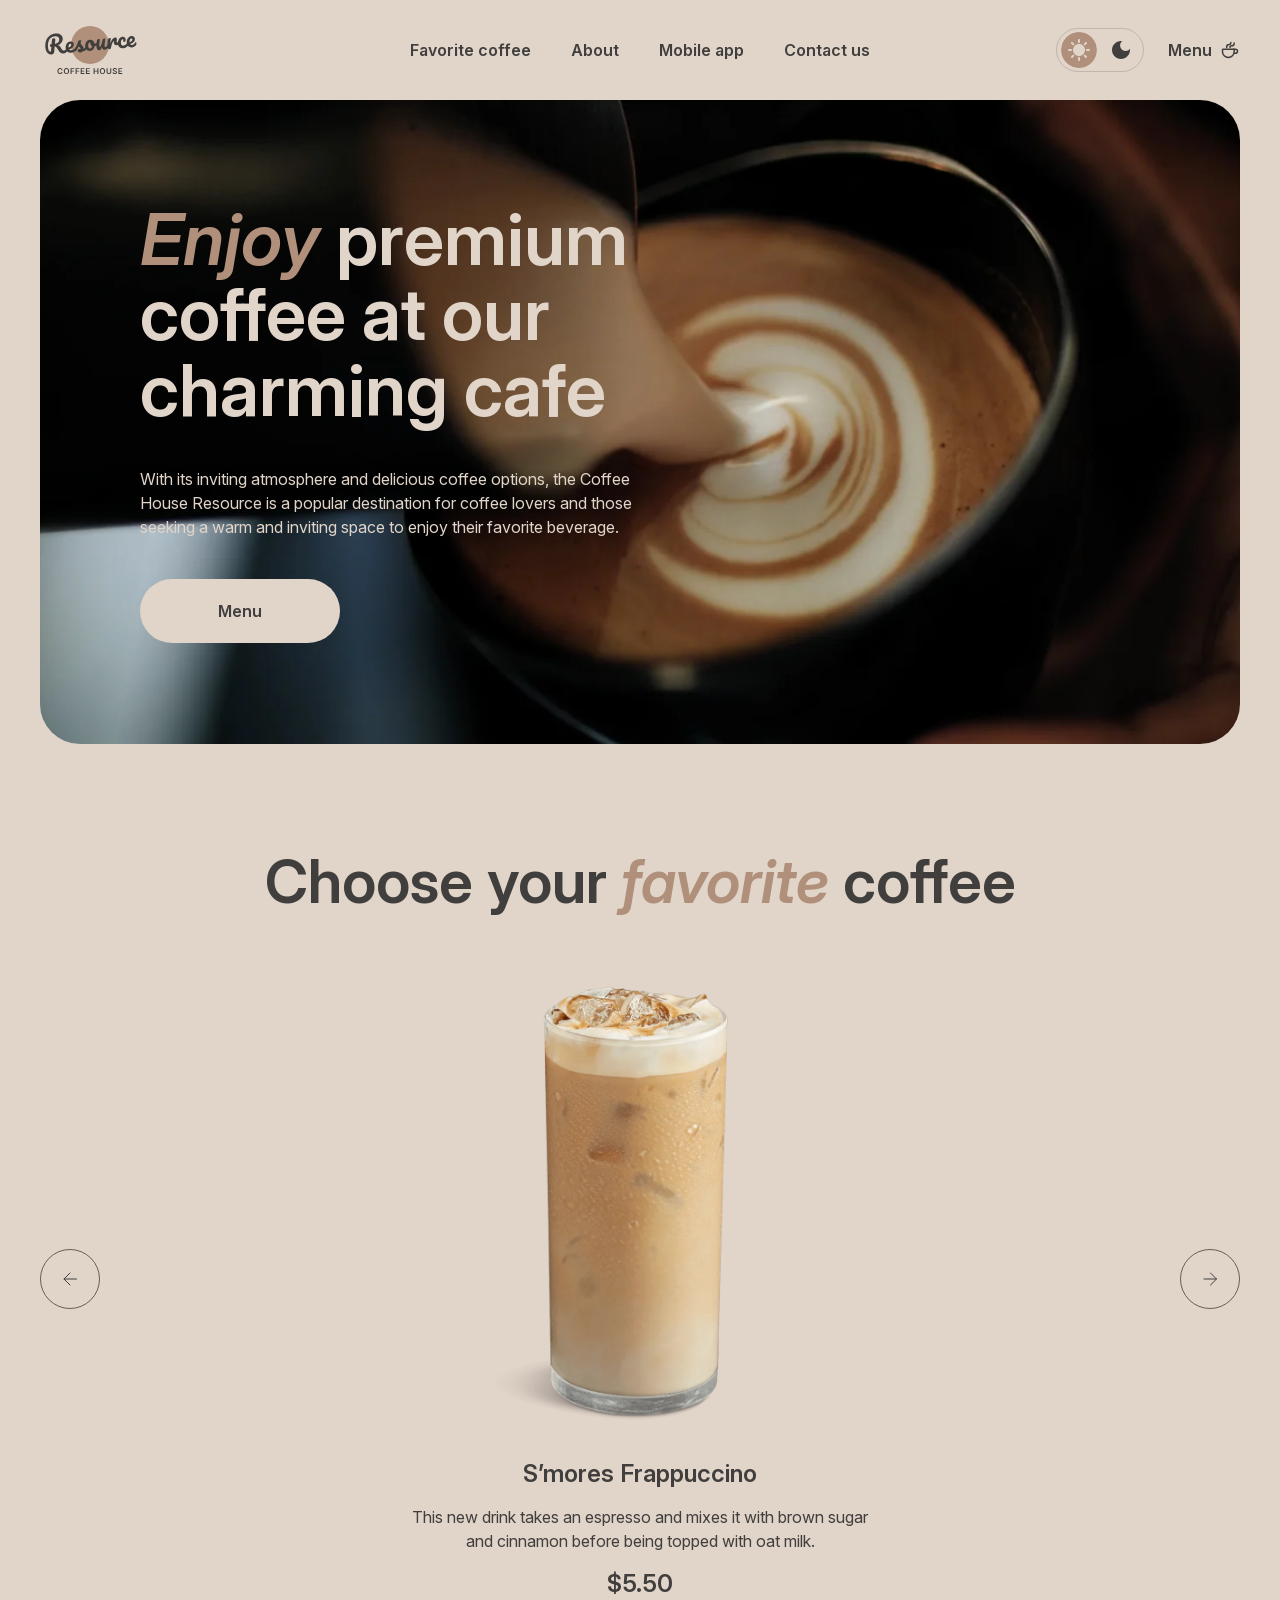
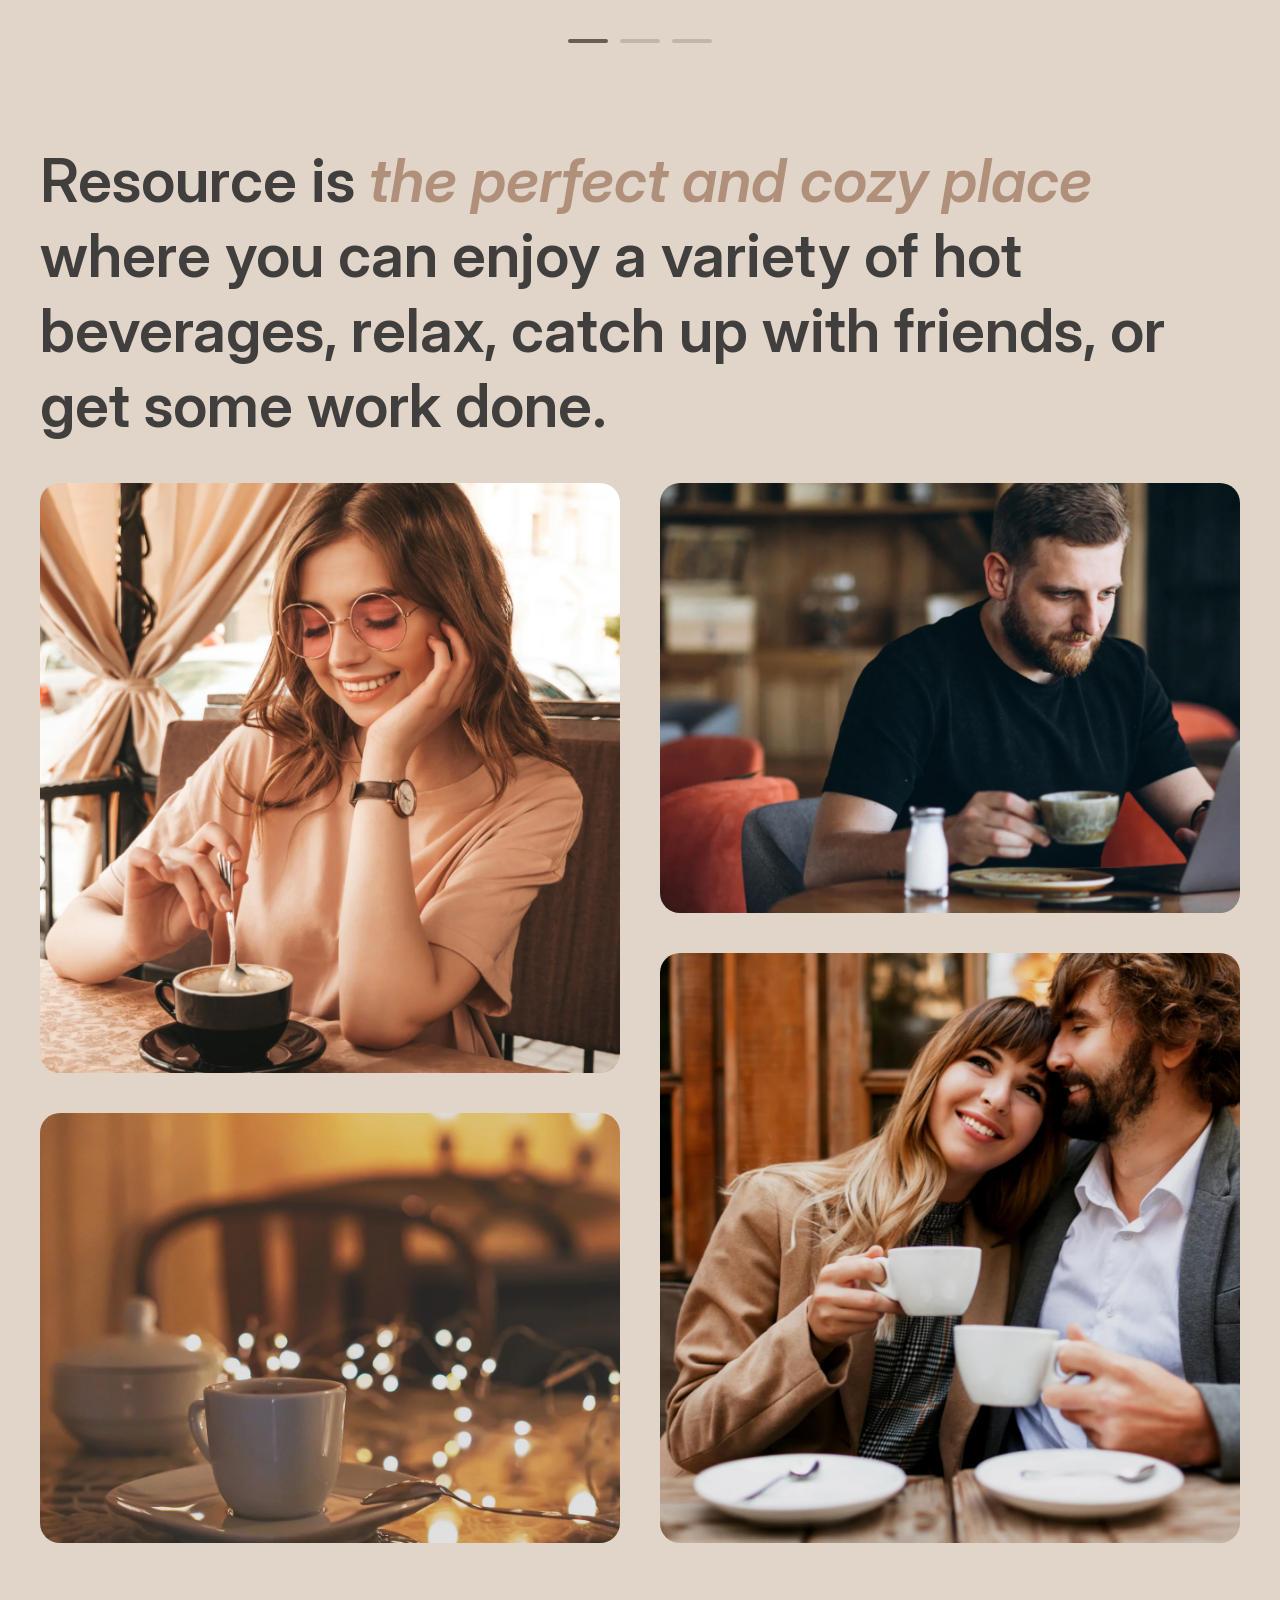
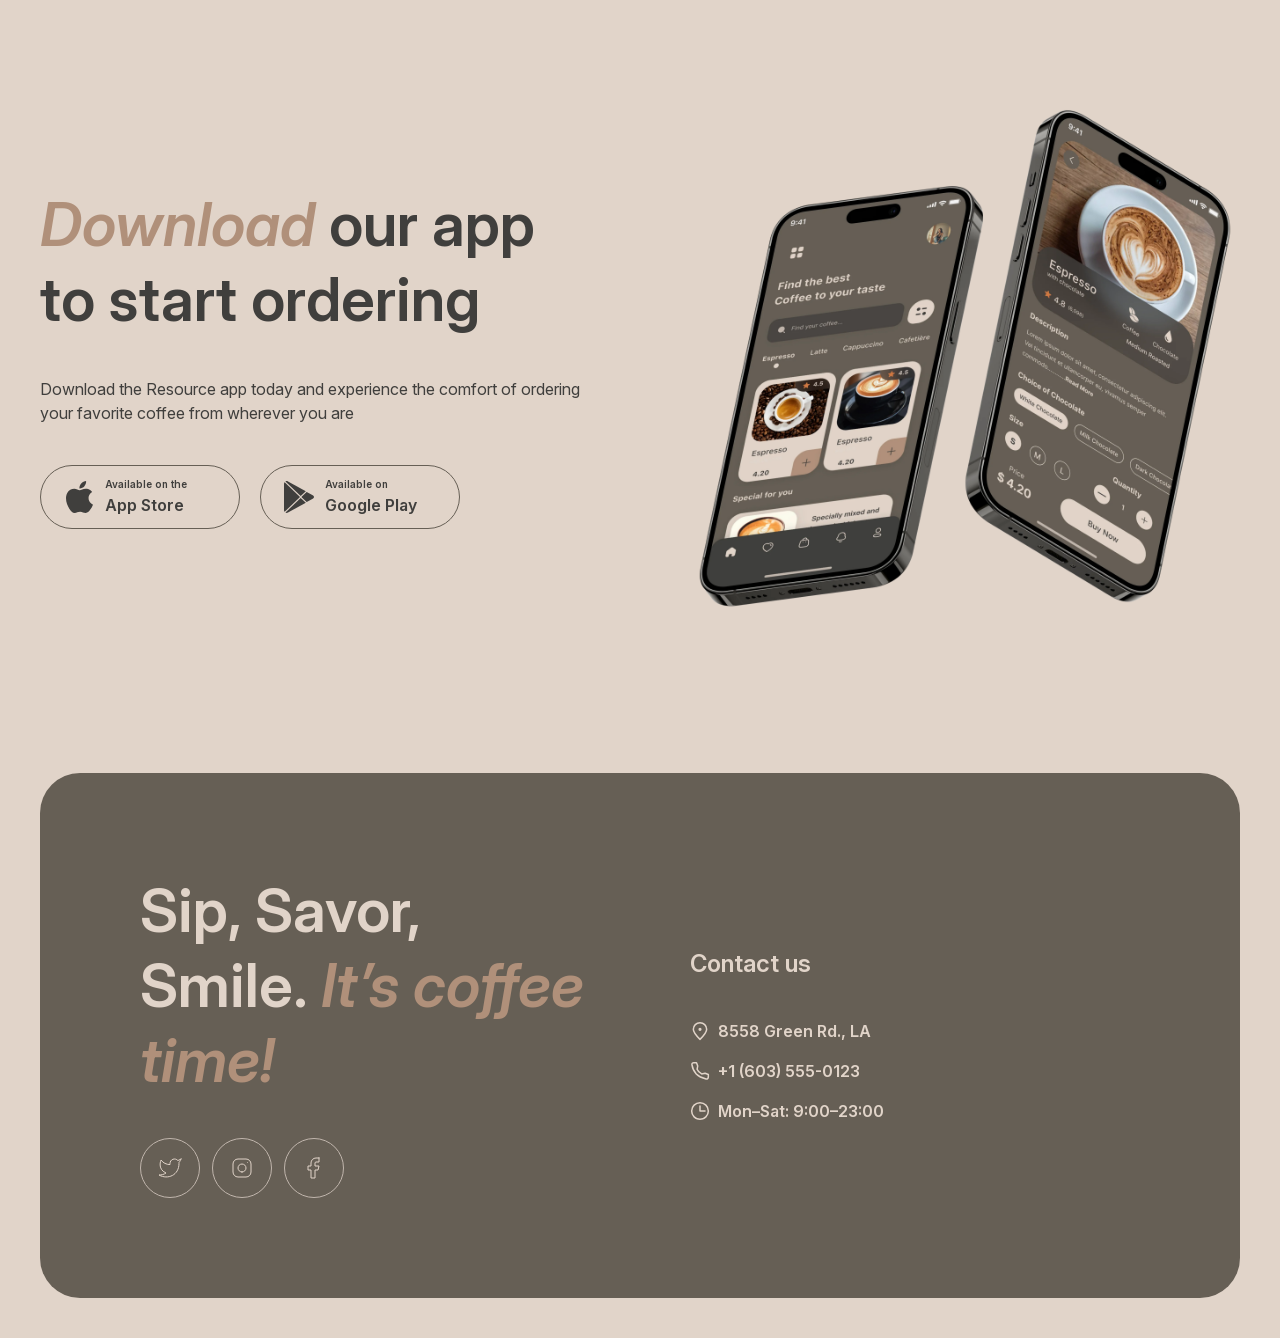
==== commit 4b8da1ef: "feat: implement responsive burger menu" ====
--- a/index.html
+++ b/index.html
@@ -9,8 +9,9 @@
     >
     <title>Coffee House</title>
     <link rel="icon" href="./assets/icons/coffee-cup.svg" type="image/svg+xml">
+    <script src="./js/theme.js"></script>
     <link rel="stylesheet" href="./css/style.css">
-    <script src="./js/theme.js" defer></script>
+    <script src="./js/navigation.js" defer></script>
   </head>
   <body>
     <a class="skip-link" href="#main-content">Skip to main content</a>
@@ -21,12 +22,18 @@
         <img class="logo__image logo__image--dark" src="./assets/icons/logo-dark.svg" alt="">
       </a>
 
-      <nav class="navigation" aria-label="Main navigation">
+      <nav class="navigation" id="main-navigation" data-navigation aria-label="Main navigation">
         <ul class="navigation__list">
           <li><a class="navigation__link" href="#favorite">Favorite coffee</a></li>
           <li><a class="navigation__link" href="#about">About</a></li>
           <li><a class="navigation__link" href="#mobile-app">Mobile app</a></li>
           <li><a class="navigation__link" href="#contacts">Contact us</a></li>
+          <li class="navigation__menu-item">
+            <a class="navigation__link navigation__menu-link" href="./menu/">
+              <span>Menu</span>
+              <span class="icon icon--coffee-cup" aria-hidden="true"></span>
+            </a>
+          </li>
         </ul>
       </nav>
 
@@ -53,8 +60,16 @@
           <span class="icon icon--coffee-cup" aria-hidden="true"></span>
         </a>
 
-        <button class="burger-button" type="button" aria-label="Open menu">
+        <button
+          class="burger-button"
+          type="button"
+          data-burger-button
+          aria-label="Open menu"
+          aria-controls="main-navigation"
+          aria-expanded="false"
+        >
           <span class="icon icon--burger" aria-hidden="true"></span>
+          <span class="icon icon--close" aria-hidden="true"></span>
         </button>
       </div>
     </header>
--- a/css/style.css
+++ b/css/style.css
@@ -24,6 +24,9 @@
   --color-overlay: rgb(64 63 61 / 80%);
   --color-border: #c1b6ad;
   --color-border-inverse: #665f55;
+  --color-control-active: var(--color-container);
+  --color-control-active-text: var(--color-text-inverse);
+  --color-control-icon: var(--color-background);
   --font-family: "Inter", sans-serif;
   --container-width: 1360px;
   --page-gutter: 40px;
@@ -55,6 +58,8 @@
 }
 
 body {
+  display: flex;
+  flex-direction: column;
   min-width: 320px;
   min-height: 100vh;
   margin: 0;
@@ -161,6 +166,12 @@
   height: 10px;
 }
 
+.icon--close {
+  --icon: url("../assets/icons/close.svg");
+  width: 18px;
+  height: 18px;
+}
+
 .icon--arrow-left {
   --icon: url("../assets/icons/arrow-left.svg");
 }
@@ -211,6 +222,7 @@
   flex: none;
   width: 100px;
   height: 60px;
+  transition: opacity var(--transition-duration) ease;
 }
 
 .logo__image {
@@ -237,6 +249,10 @@
   display: flex;
   align-items: center;
   gap: 40px;
+}
+
+.navigation__menu-item {
+  display: none;
 }
 
 .navigation__link,
@@ -244,6 +260,11 @@
 .contacts__link,
 .contacts__item {
   font-weight: 600;
+}
+
+.navigation__link,
+.menu-link {
+  white-space: nowrap;
 }
 
 .navigation__link,
@@ -296,6 +317,7 @@
   background-position: center;
   background-repeat: no-repeat;
   cursor: pointer;
+  transition: transform var(--transition-duration) ease;
 }
 
 .theme-switch__button--light {
@@ -333,8 +355,38 @@
   padding: 0;
   border: 1px solid var(--color-border-inverse);
   border-radius: 50%;
+  color: var(--color-text);
   background: transparent;
   cursor: pointer;
+  transition:
+    color var(--transition-duration) ease,
+    background-color var(--transition-duration) ease;
+}
+
+.burger-button .icon {
+  grid-area: 1 / 1;
+  transition:
+    opacity var(--transition-duration) ease,
+    transform var(--transition-duration) ease;
+}
+
+.burger-button .icon--close {
+  opacity: 0;
+  transform: rotate(-90deg) scale(0.6);
+}
+
+.burger-button--open .icon--burger {
+  opacity: 0;
+  transform: rotate(90deg) scale(0.6);
+}
+
+.burger-button--open .icon--close {
+  opacity: 1;
+  transform: rotate(0) scale(1);
+}
+
+.is-scroll-locked {
+  overflow: hidden;
 }
 
 .home-main {
@@ -615,8 +667,9 @@
 }
 
 .footer {
-  margin-top: var(--section-gap);
+  margin-top: auto;
   margin-bottom: 40px;
+  padding-top: var(--section-gap);
   color: var(--color-text-inverse);
 }
 
@@ -649,7 +702,7 @@
   place-items: center;
   width: 60px;
   height: 60px;
-  border: 1px solid var(--color-border-inverse);
+  border: 1px solid var(--color-border);
   border-radius: 50%;
   color: var(--color-text-inverse);
   transition:
@@ -692,6 +745,14 @@
 }
 
 @media (hover: hover) and (pointer: fine) {
+  .logo:hover {
+    opacity: 0.75;
+  }
+
+  .theme-switch__button:hover {
+    transform: scale(1.08);
+  }
+
   .navigation__link:hover::after,
   .menu-link:hover::after,
   .contacts__link:hover::after {
@@ -711,7 +772,8 @@
   }
 
   .round-button:hover,
-  .store-button:hover {
+  .store-button:hover,
+  .burger-button:hover {
     color: var(--color-background);
     background-color: var(--color-border-inverse);
   }
@@ -721,8 +783,87 @@
   }
 }
 
-@media (max-width: 1200px) {
-  .navigation,
+@media (min-width: 769px) and (max-width: 1000px) {
+  .navigation__list {
+    gap: 16px;
+  }
+
+  .navigation__link,
+  .menu-link {
+    font-size: 14px;
+  }
+
+  .header__actions {
+    gap: 12px;
+  }
+
+  .theme-switch {
+    width: 80px;
+    height: 40px;
+    padding: 3px;
+  }
+
+  .theme-switch__button {
+    width: 32px;
+    height: 32px;
+    background-size: 32px 32px;
+  }
+}
+
+@media (max-width: 768px) {
+  .header {
+    position: relative;
+    z-index: 20;
+  }
+
+  .navigation {
+    position: fixed;
+    z-index: 10;
+    inset: 100px 0 0;
+    display: flex;
+    align-items: flex-start;
+    justify-content: center;
+    overflow-y: auto;
+    padding: 60px 40px;
+    background-color: var(--color-background);
+    opacity: 0;
+    pointer-events: none;
+    transform: translateX(100%);
+    transition:
+      opacity var(--transition-duration) ease,
+      transform var(--transition-duration) ease,
+      background-color var(--transition-duration) ease;
+  }
+
+  .navigation--open {
+    opacity: 1;
+    pointer-events: auto;
+    transform: translateX(0);
+  }
+
+  .navigation__list {
+    flex-direction: column;
+    gap: 60px;
+    font-size: 32px;
+    line-height: 1.25;
+  }
+
+  .navigation__menu-item {
+    display: list-item;
+    margin-top: 40px;
+  }
+
+  .navigation__menu-link {
+    display: flex;
+    align-items: center;
+    gap: 16px;
+  }
+
+  .navigation__menu-link .icon {
+    width: 40px;
+    height: 40px;
+  }
+
   .menu-link {
     display: none;
   }
@@ -869,6 +1010,10 @@
 
   .footer__title {
     font-size: 32px;
+  }
+
+  .footer__title .accent {
+    display: inline-block;
   }
 }
 
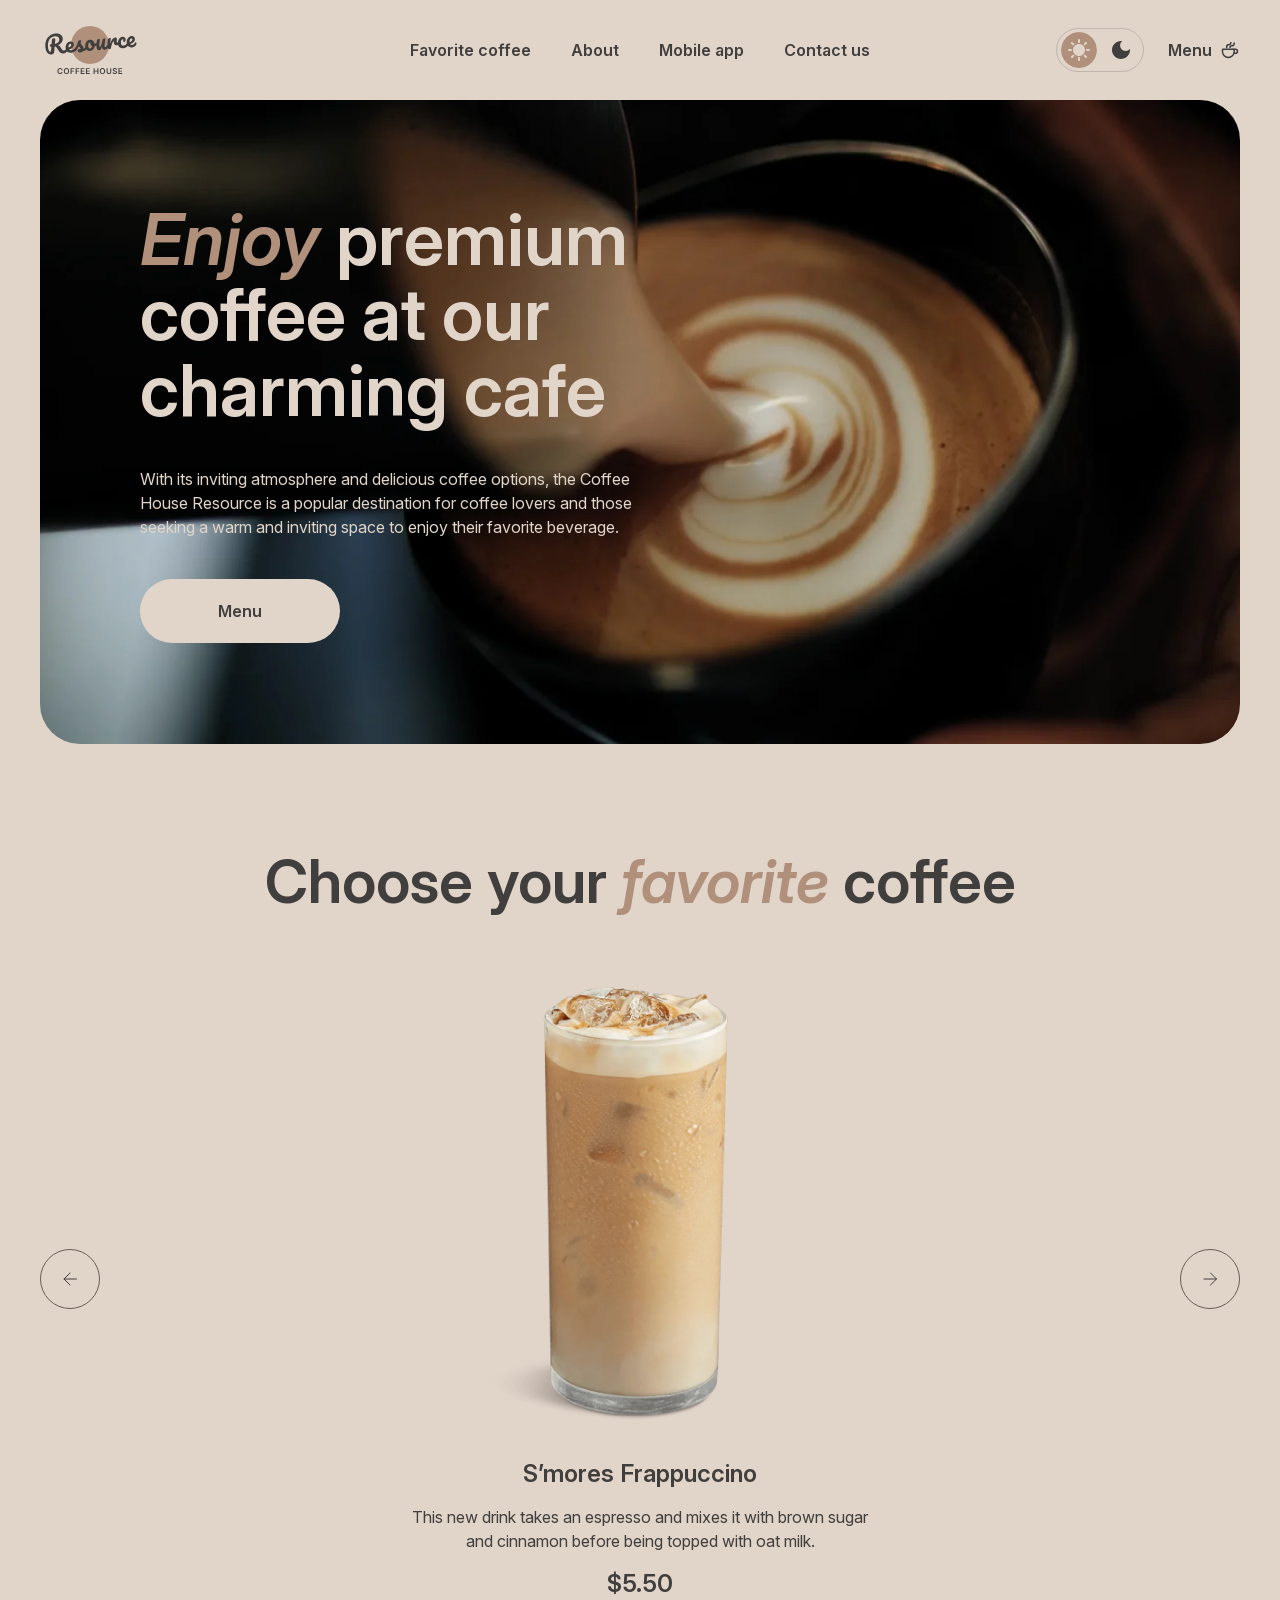
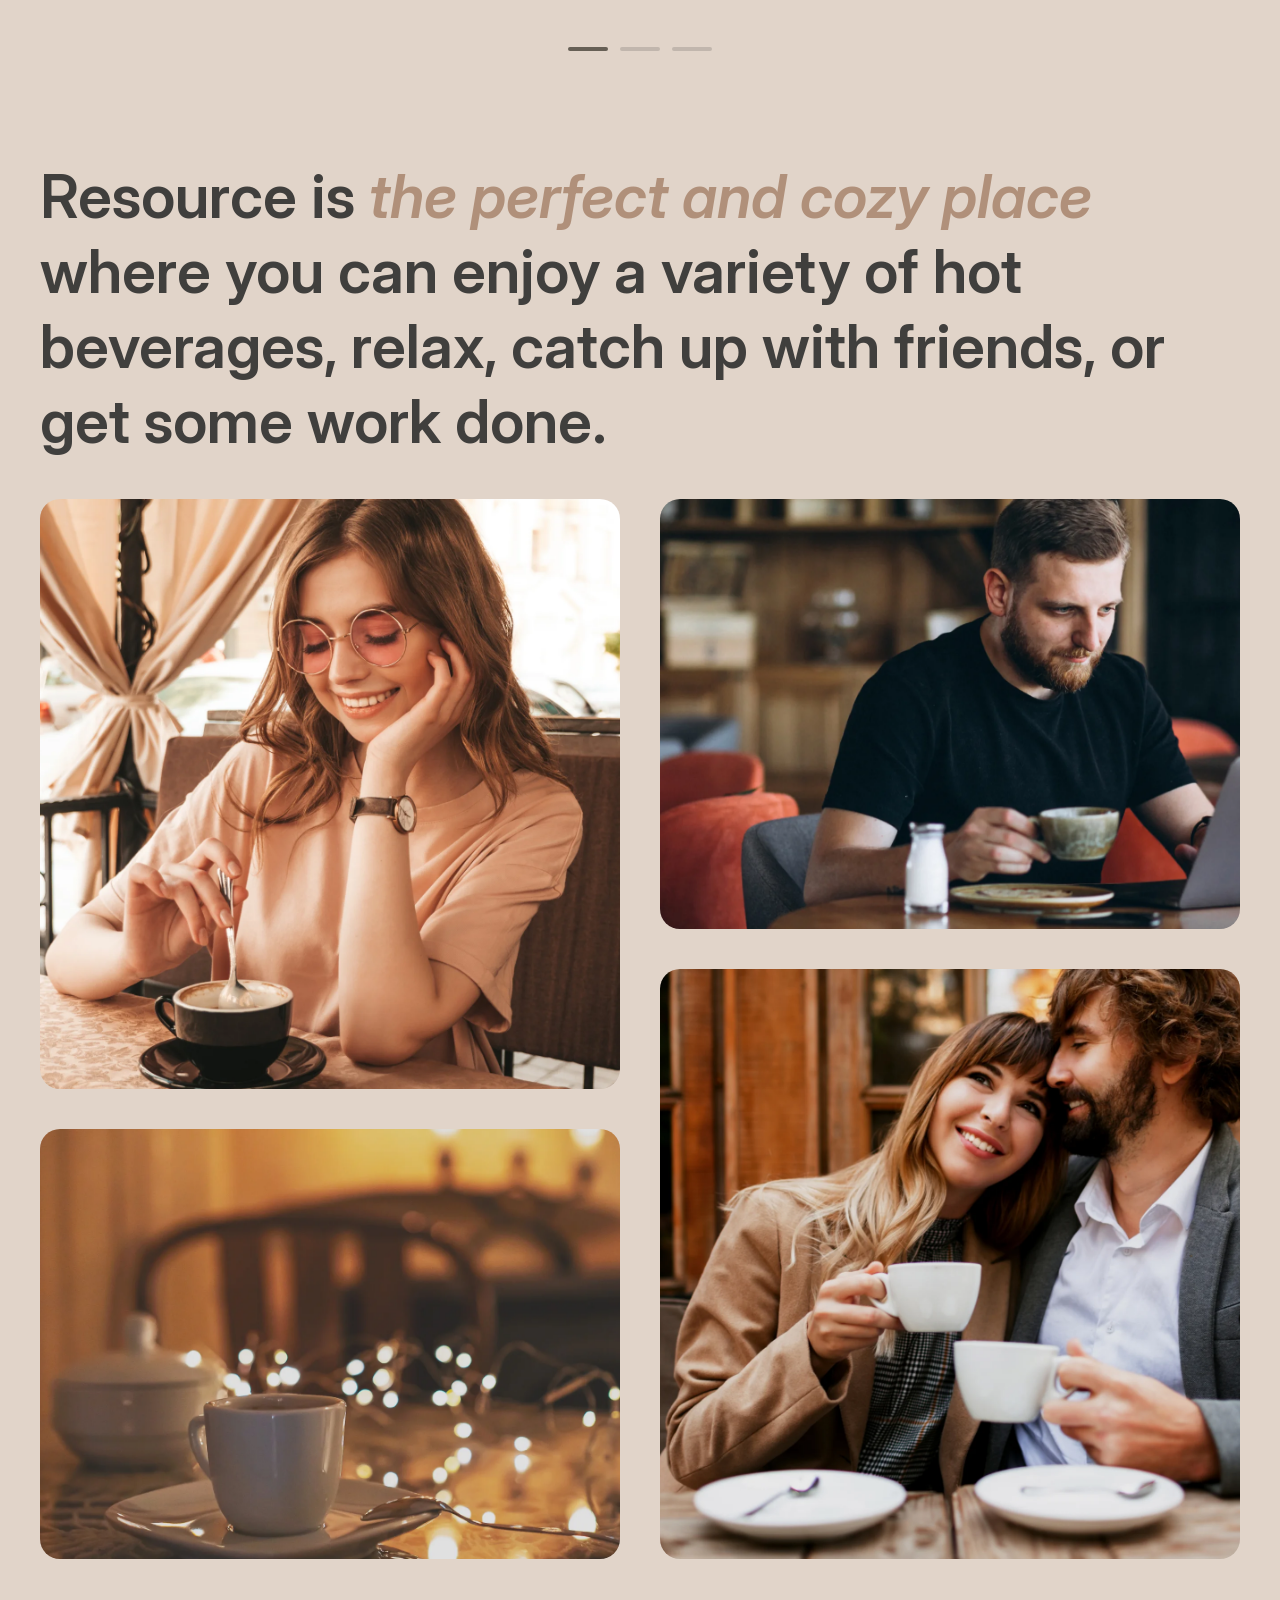
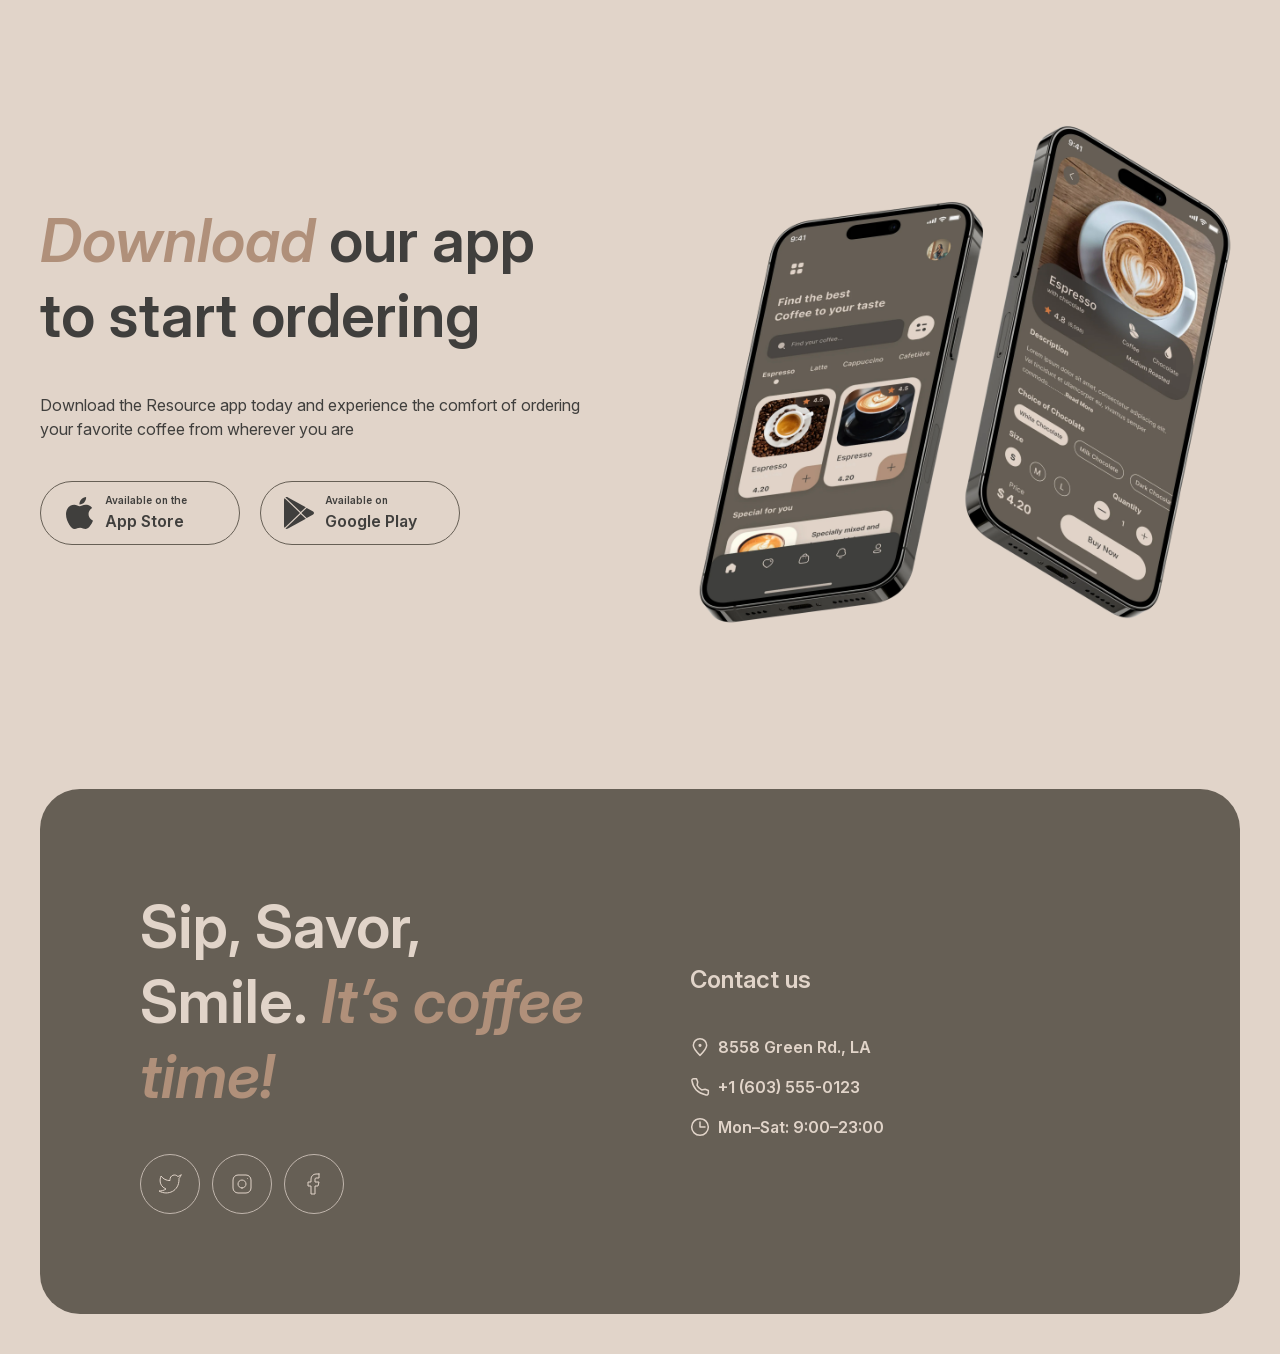
==== commit cb1f0f70: "feat: add interactive favorite coffee slider" ====
--- a/index.html
+++ b/index.html
@@ -12,6 +12,7 @@
     <script src="./js/theme.js"></script>
     <link rel="stylesheet" href="./css/style.css">
     <script src="./js/navigation.js" defer></script>
+    <script src="./js/slider.js" defer></script>
   </head>
   <body>
     <a class="skip-link" href="#main-content">Skip to main content</a>
@@ -95,50 +96,52 @@
           Choose your <span class="accent">favorite</span> coffee
         </h2>
 
-        <div class="slider">
+        <div class="slider" data-slider role="region" aria-roledescription="carousel" aria-label="Favorite coffee">
           <div class="slider__row">
-            <button class="round-button slider__button" type="button" aria-label="Previous coffee">
+            <button class="round-button slider__button" type="button" data-slider-direction="previous" aria-label="Previous coffee">
               <span class="icon icon--arrow-left" aria-hidden="true"></span>
             </button>
 
-            <div class="slider__viewport">
-              <article class="favorite-slide">
-                <img class="favorite-slide__image" src="./assets/images/favorite-1.webp" alt="S’mores Frappuccino">
-                <div class="favorite-slide__description">
-                  <h3 class="favorite-slide__title">S’mores Frappuccino</h3>
-                  <p>This new drink takes an espresso and mixes it with brown sugar and cinnamon before being topped with oat milk.</p>
-                  <p class="favorite-slide__price">$5.50</p>
-                </div>
-              </article>
-
-              <article class="favorite-slide" hidden>
-                <img class="favorite-slide__image" src="./assets/images/favorite-2.webp" alt="Caramel Macchiato">
-                <div class="favorite-slide__description">
-                  <h3 class="favorite-slide__title">Caramel Macchiato</h3>
-                  <p>Fragrant and unique classic espresso with rich caramel-peanut syrup, with cream under whipped thick foam.</p>
-                  <p class="favorite-slide__price">$5.00</p>
-                </div>
-              </article>
-
-              <article class="favorite-slide" hidden>
-                <img class="favorite-slide__image" src="./assets/images/favorite-3.webp" alt="Ice coffee">
-                <div class="favorite-slide__description">
-                  <h3 class="favorite-slide__title">Ice coffee</h3>
-                  <p>A popular summer drink that tones and invigorates. Prepared from coffee, milk and ice.</p>
-                  <p class="favorite-slide__price">$4.50</p>
-                </div>
-              </article>
-            </div>
-
-            <button class="round-button slider__button" type="button" aria-label="Next coffee">
+            <div class="slider__viewport" data-slider-viewport>
+              <div class="slider__track" data-slider-track>
+                <article class="favorite-slide">
+                  <img class="favorite-slide__image" src="./assets/images/favorite-1.webp" alt="S’mores Frappuccino">
+                  <div class="favorite-slide__description">
+                    <h3 class="favorite-slide__title">S’mores Frappuccino</h3>
+                    <p>This new drink takes an espresso and mixes it with brown sugar and cinnamon before being topped with oat milk.</p>
+                    <p class="favorite-slide__price">$5.50</p>
+                  </div>
+                </article>
+
+                <article class="favorite-slide">
+                  <img class="favorite-slide__image" src="./assets/images/favorite-2.webp" alt="Caramel Macchiato">
+                  <div class="favorite-slide__description">
+                    <h3 class="favorite-slide__title">Caramel Macchiato</h3>
+                    <p>Fragrant and unique classic espresso with rich caramel-peanut syrup, with cream under whipped thick foam.</p>
+                    <p class="favorite-slide__price">$5.00</p>
+                  </div>
+                </article>
+
+                <article class="favorite-slide">
+                  <img class="favorite-slide__image" src="./assets/images/favorite-3.webp" alt="Ice coffee">
+                  <div class="favorite-slide__description">
+                    <h3 class="favorite-slide__title">Ice coffee</h3>
+                    <p>A popular summer drink that tones and invigorates. Prepared from coffee, milk and ice.</p>
+                    <p class="favorite-slide__price">$4.50</p>
+                  </div>
+                </article>
+              </div>
+            </div>
+
+            <button class="round-button slider__button" type="button" data-slider-direction="next" aria-label="Next coffee">
               <span class="icon icon--arrow-right" aria-hidden="true"></span>
             </button>
           </div>
 
-          <div class="slider__pagination" role="group" aria-label="Slide 1 of 3">
-            <span class="slider__control slider__control--active"></span>
-            <span class="slider__control"></span>
-            <span class="slider__control"></span>
+          <div class="slider__pagination" data-slider-pagination role="group" aria-label="Slide 1 of 3">
+            <button class="slider__control slider__control--active" type="button" data-slide-index="0" aria-label="Go to slide 1" aria-current="true"></button>
+            <button class="slider__control" type="button" data-slide-index="1" aria-label="Go to slide 2"></button>
+            <button class="slider__control" type="button" data-slide-index="2" aria-label="Go to slide 3"></button>
           </div>
         </div>
       </section>
--- a/css/style.css
+++ b/css/style.css
@@ -506,22 +506,37 @@
   min-width: 480px;
   height: 640px;
   overflow: hidden;
+  touch-action: pan-y;
+}
+
+.slider__track {
+  display: flex;
+  height: 100%;
+  transition: transform 0.5s ease-in-out;
+  will-change: transform;
+}
+
+.slider__track--no-transition {
+  transition: none;
 }
 
 .favorite-slide {
   display: flex;
+  flex: 0 0 100%;
   flex-direction: column;
   align-items: center;
   gap: 20px;
-  width: 480px;
-  margin-inline: auto;
+  width: 100%;
   text-align: center;
 }
 
 .favorite-slide__image {
+  flex: none;
   width: 480px;
   height: 480px;
+  max-width: 100%;
   object-fit: cover;
+  user-select: none;
 }
 
 .favorite-slide__description {
@@ -529,6 +544,7 @@
   flex-direction: column;
   gap: 16px;
   width: 100%;
+  max-width: 480px;
 }
 
 .favorite-slide__title,
@@ -545,12 +561,24 @@
 
 .slider__control {
   width: 40px;
+  height: 20px;
+  padding: 8px 0;
+  border: 0;
+  background-color: transparent;
+  cursor: pointer;
+}
+
+.slider__control::before {
+  display: block;
+  width: 40px;
   height: 4px;
   border-radius: 100px;
   background-color: var(--color-border);
-}
-
-.slider__control--active {
+  content: "";
+  transition: background-color var(--transition-duration) ease;
+}
+
+.slider__control--active::before {
   background-color: var(--color-border-inverse);
 }
 
@@ -954,7 +982,7 @@
 
   .slider__row,
   .slider__viewport {
-    height: 532px;
+    height: clamp(532px, calc(100vw + 152px), 640px);
   }
 
   .slider__row {
@@ -970,13 +998,13 @@
     width: 100%;
   }
 
-  .favorite-slide,
-  .favorite-slide__image {
+  .favorite-slide {
     width: 100%;
     max-width: 100%;
   }
 
   .favorite-slide__image {
+    width: min(100%, 480px);
     height: auto;
     aspect-ratio: 1;
   }
